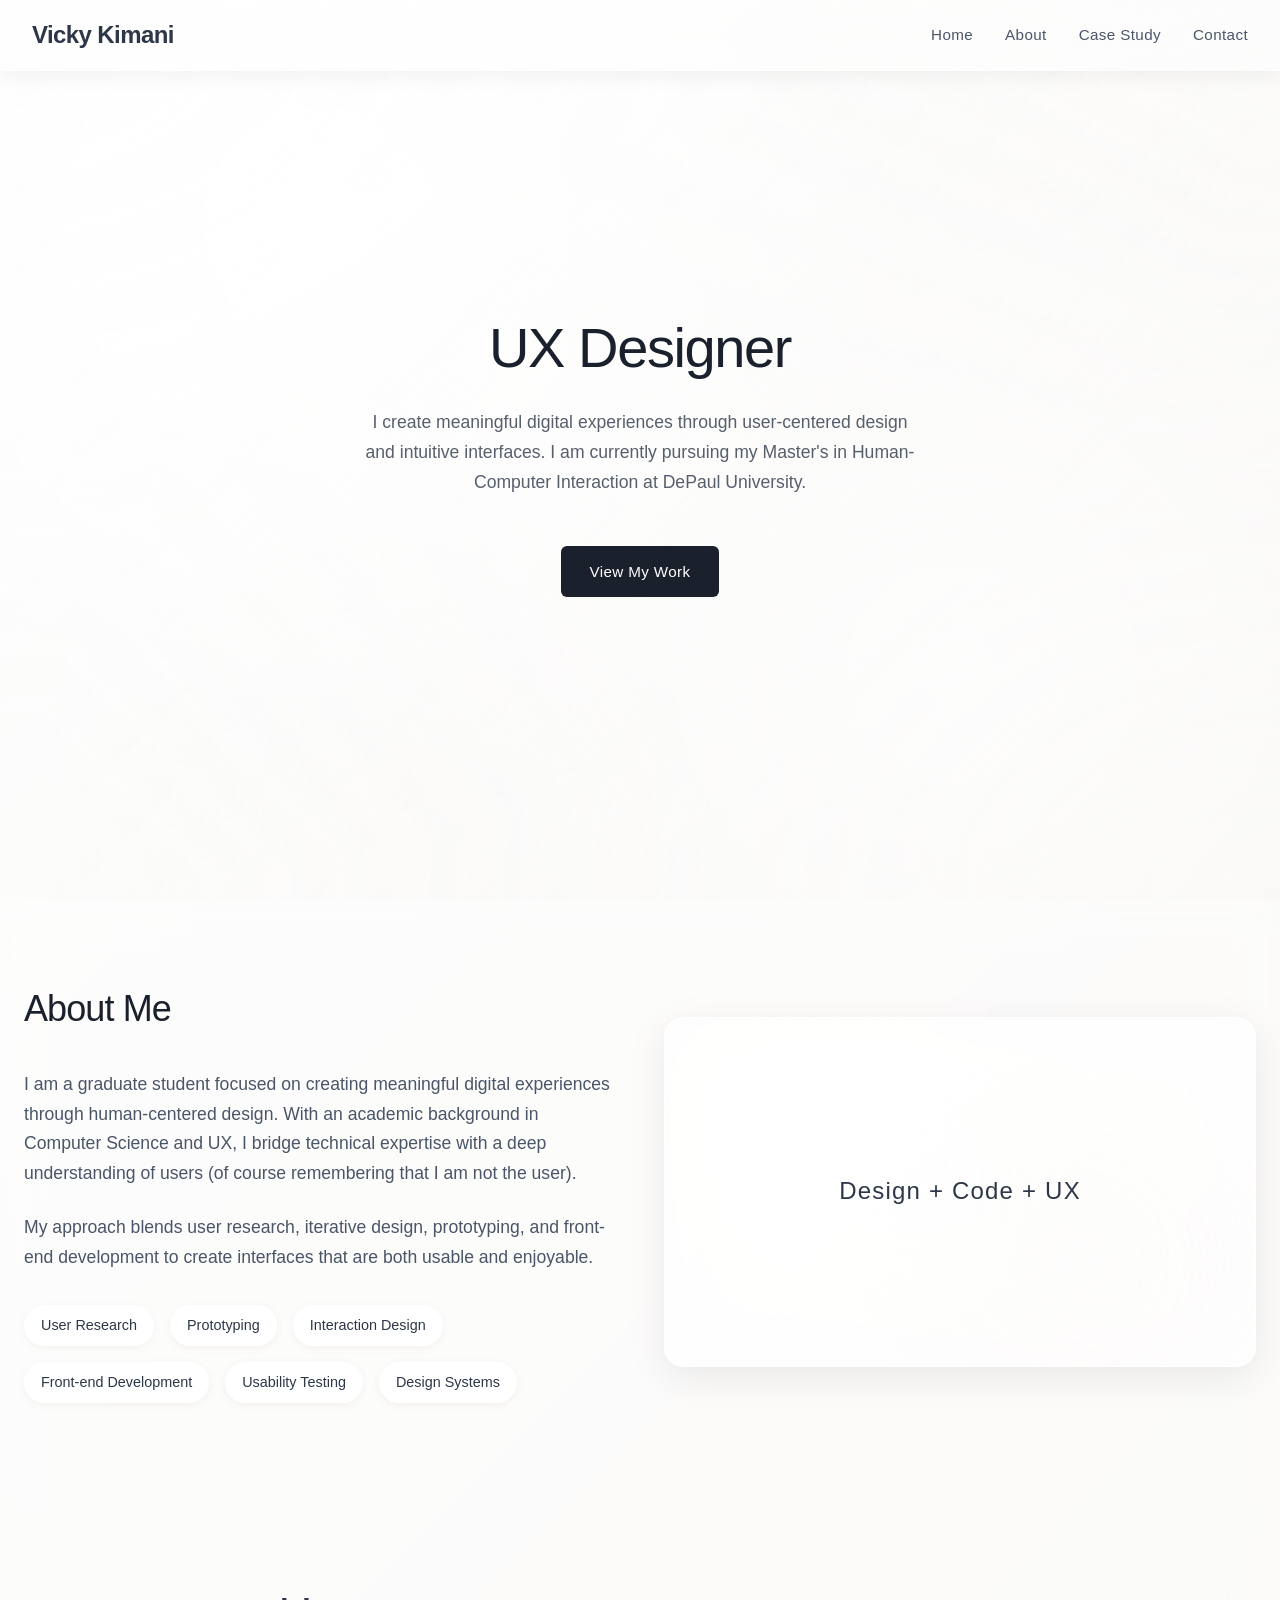
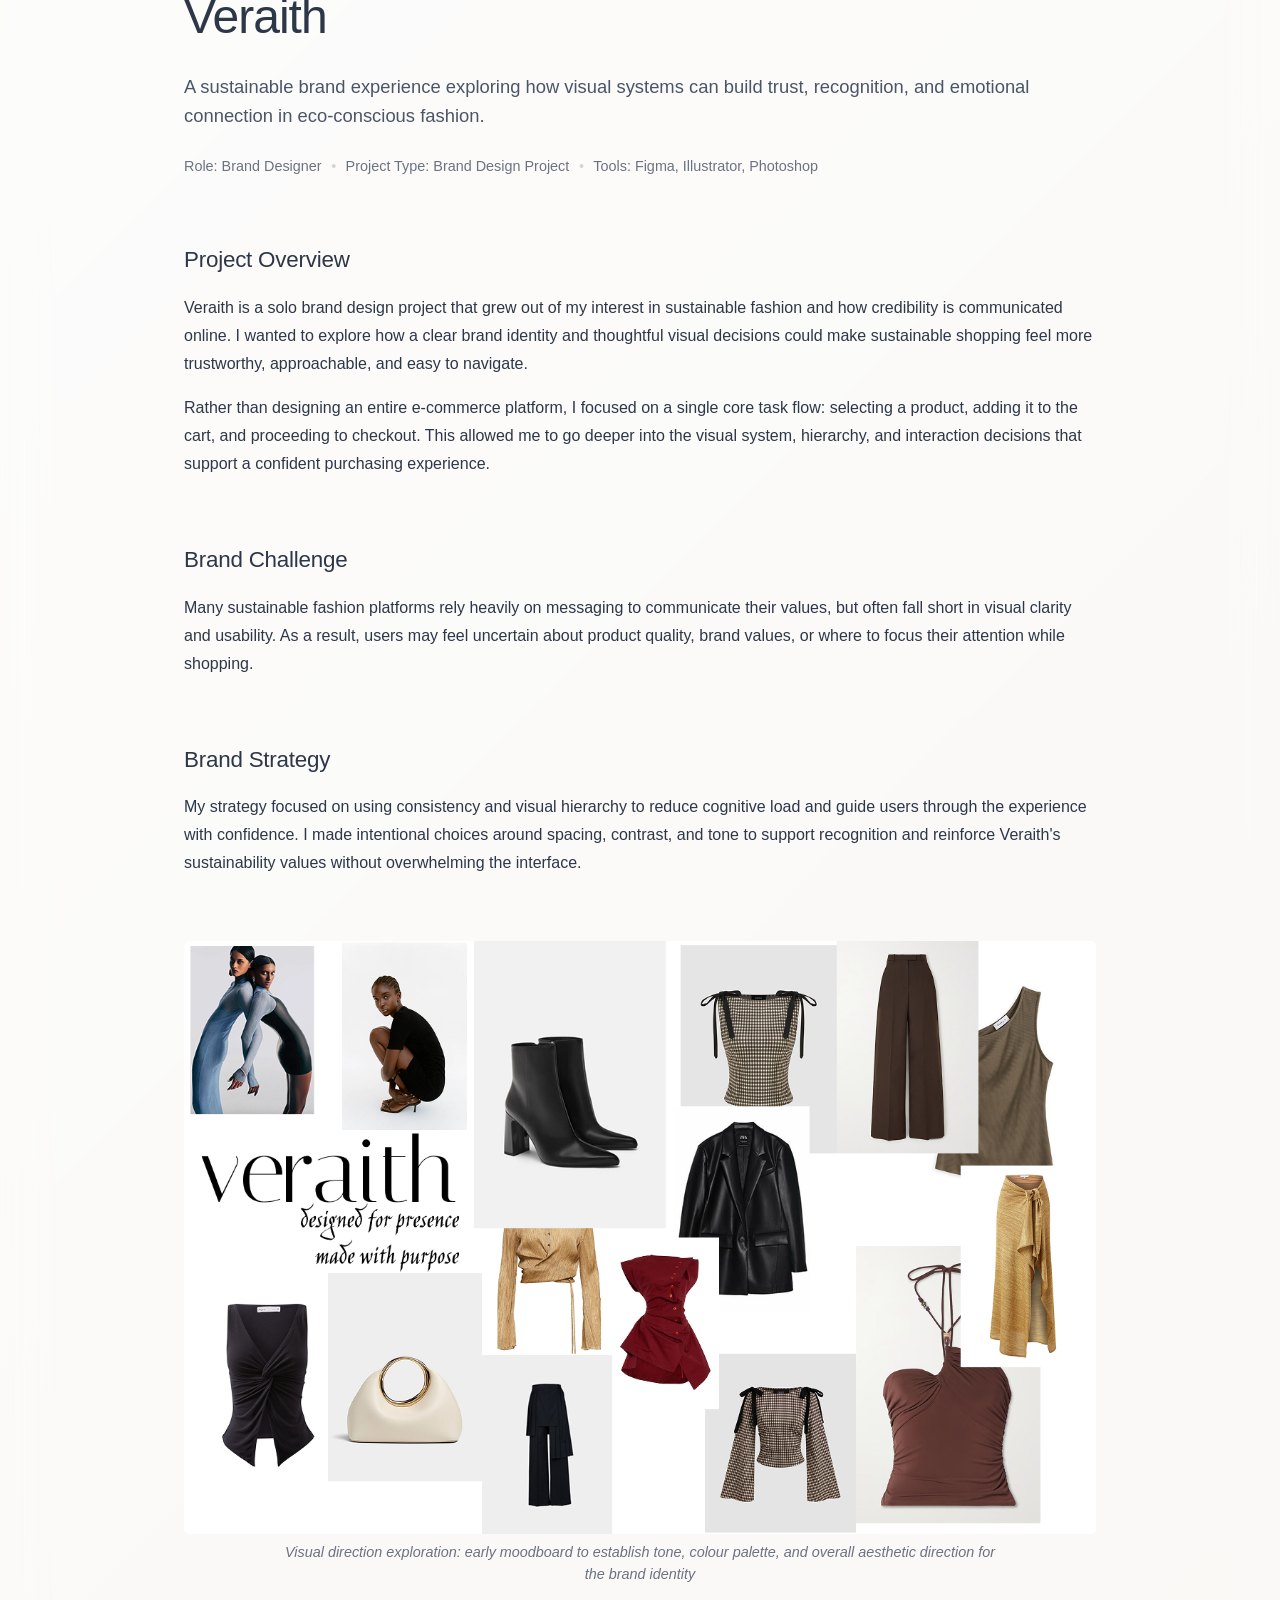
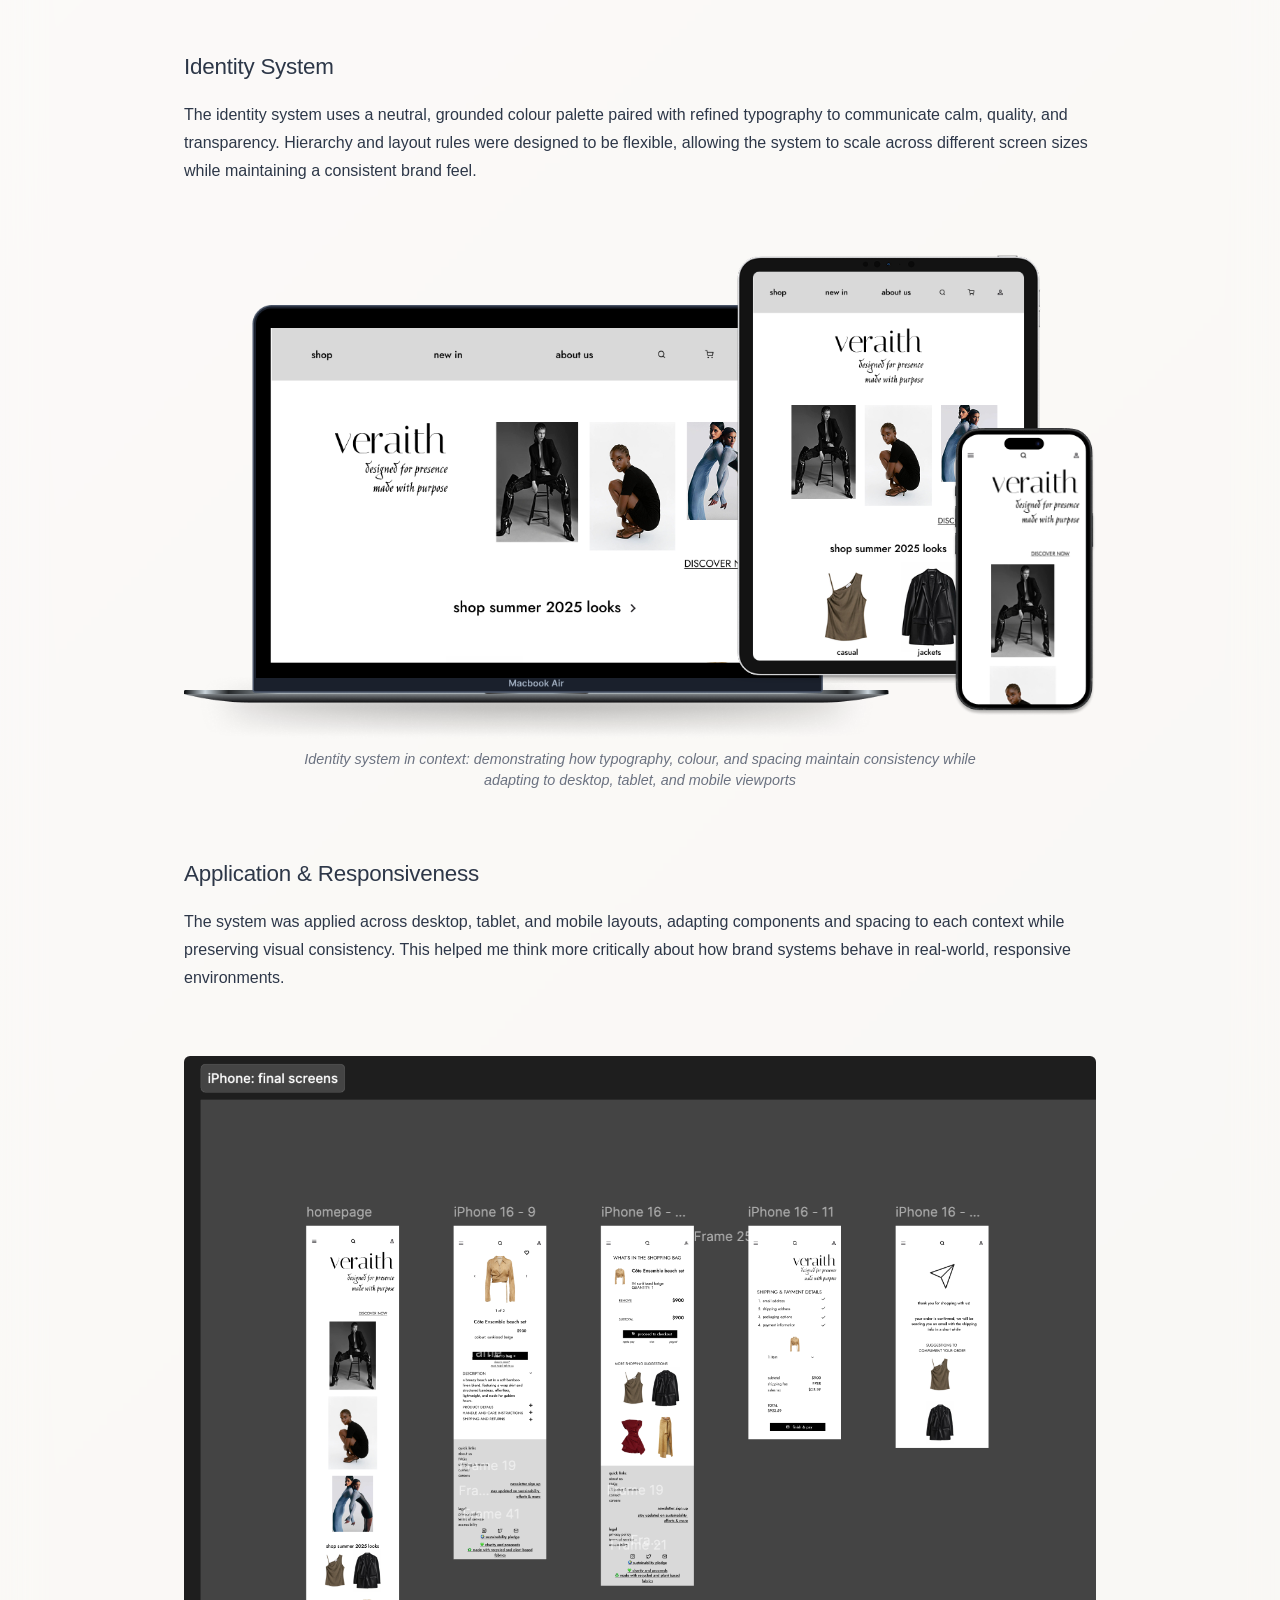
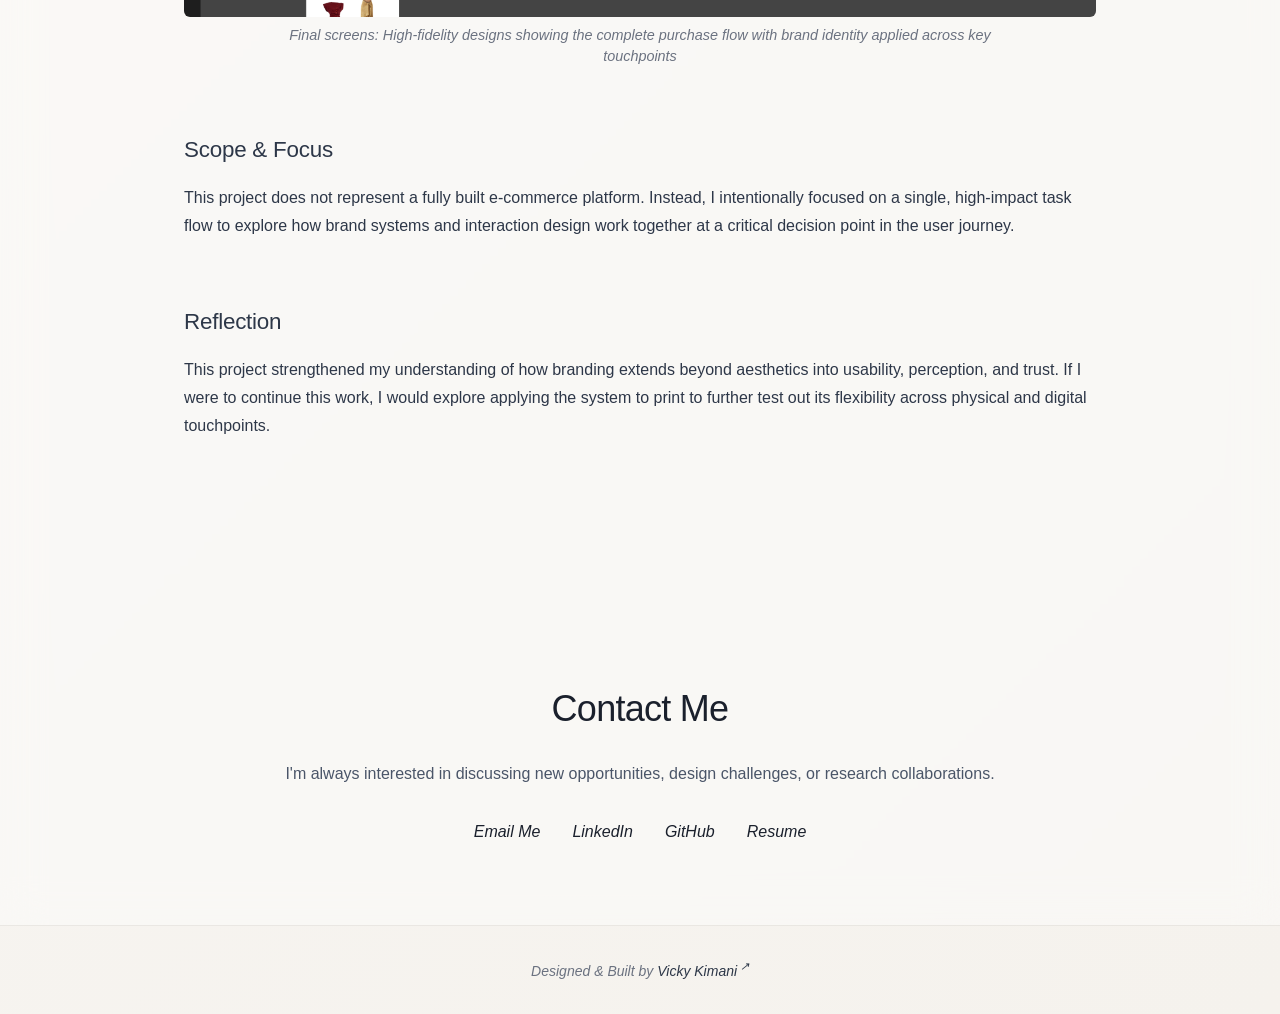
==== index.html @ ff44eda4 "update 2: new resume link" ====
<!DOCTYPE html>
<html lang="en">

<head>
    <meta charset="UTF-8">
    <meta http-equiv="X-UA-Compatible" content="IE=edge">
    <meta name="viewport" content="width=device-width, initial-scale=1.0">
    <link rel="stylesheet" href="style.css">
    <link rel="apple-touch-icon" sizes="180x180" href="assets/favicon/apple-touch-icon.png">
    <link rel="icon" type="image/png" sizes="32x32" href="assets/favicon/favicon-32x32.png">
    <link rel="icon" type="image/png" sizes="16x16" href="assets/favicon/favicon-16x16.png">
    <link rel="manifest" href="/site.webmanifest">
    <title>Vicky Kimani - UX Designer</title>
</head>

<body>

    <div class="scroll-indicator"></div>

    <nav>
        <div class="container">
            <div class="logo">Vicky Kimani</div>

            <!-- hamburger icon -->
            <div class="hamburger" id="hamburger">
                <span></span>
                <span></span>
                <span></span>
            </div>

            <ul class="nav-links">
                <li><a href="#home">Home</a></li>
                <li><a href="#about">About</a></li>
                <li><a href="#case-study">Case Study</a></li>
                <li><a href="#contact">Contact</a></li>
            </ul>
        </div>
    </nav>

    <!-- <div class="menu-overlay" id="menuOverlay"></div> -->

    <section id="home" class="hero">
        <div class="hero-content">
            <h1>UX Designer</h1>
            <p>I create meaningful digital experiences through user-centered design and intuitive interfaces. I am currently pursuing my Master's in Human-Computer Interaction at DePaul University.</p>
            <a href="#case-study" class="cta-button">View My Work</a>
        </div>
    </section>

    <div class="main-content">
        <section id="about" class="about">
            <div class="container">
                <div class="about-grid">
                    <div class="about-text">
                        <h2>About Me</h2>
                        <p>I am a graduate student focused on creating meaningful digital experiences through human-centered design. With an academic background in Computer Science and UX, I bridge technical expertise with a deep understanding of users (of
                            course remembering that I am not the user).</p>
                        <p>My approach blends user research, iterative design, prototyping, and front-end development to create interfaces that are both usable and enjoyable.</p>
                        <div class="skills">
                            <span class="skill-tag">User Research</span>
                            <span class="skill-tag">Prototyping</span>
                            <span class="skill-tag">Interaction Design</span>
                            <span class="skill-tag">Front-end Development</span>
                            <span class="skill-tag">Usability Testing</span>
                            <span class="skill-tag">Design Systems</span>
                        </div>
                    </div>
                    <div class="about-visual">
                        <div class="about-visual-content">
                            Design + Code + UX
                        </div>
                    </div>
                </div>
            </div>
        </section>

        <section id="case-study" class="case-study">
            <div class="container">

                <!-- case study header -->
                <header class="case-header">
                    <h2>Veraith</h2>
                    <p class="case-subtitle">
                        A sustainable brand experience exploring how visual systems can build trust, recognition, and emotional connection in eco-conscious fashion.
                    </p>

                    <div class="case-meta">
                        <span>Role: Brand Designer</span>
                        <span>Project Type: Brand Design Project</span>
                        <span>Tools: Figma, Illustrator, Photoshop</span>
                    </div>
                </header>

                <!-- Intro -->
                <section class="case-section">
                    <h3>Project Overview</h3>
                    <p>
                        Veraith is a solo brand design project that grew out of my interest in sustainable fashion and how credibility is communicated online. I wanted to explore how a clear brand identity and thoughtful visual decisions could make sustainable shopping feel
                        more trustworthy, approachable, and easy to navigate.
                    </p>
                    <p>
                        Rather than designing an entire e-commerce platform, I focused on a single core task flow: selecting a product, adding it to the cart, and proceeding to checkout. This allowed me to go deeper into the visual system, hierarchy, and interaction decisions
                        that support a confident purchasing experience.
                    </p>
                </section>

                <!-- brand challenge -->
                <section class="case-section">
                    <h3>Brand Challenge</h3>
                    <p>
                        Many sustainable fashion platforms rely heavily on messaging to communicate their values, but often fall short in visual clarity and usability. As a result, users may feel uncertain about product quality, brand values, or where to focus their attention
                        while shopping.
                    </p>
                </section>

                <!-- strategy -->
                <section class="case-section">
                    <h3>Brand Strategy</h3>
                    <p>
                        My strategy focused on using consistency and visual hierarchy to reduce cognitive load and guide users through the experience with confidence. I made intentional choices around spacing, contrast, and tone to support recognition and reinforce Veraith's
                        sustainability values without overwhelming the interface.
                    </p>
                </section>

                <div class="case-placeholder">
                    <img src="img/homepage.png" alt="Visual direction (moodboard)">
                    <p class="placeholder-label">
                        Visual direction exploration: early moodboard to establish tone, colour palette, and overall aesthetic direction for the brand identity
                    </p>
                </div>

                <!-- identity system -->
                <section class="case-section">
                    <h3>Identity System</h3>
                    <p>
                        The identity system uses a neutral, grounded colour palette paired with refined typography to communicate calm, quality, and transparency. Hierarchy and layout rules were designed to be flexible, allowing the system to scale across different screen sizes
                        while maintaining a consistent brand feel.
                    </p>
                </section>
                <div class="case-placeholder">
                    <img src="img/mockups.png" alt="Veraith identity system applied across Mac, iPad, and mobile screens">
                    <p class="placeholder-label">
                        Identity system in context: demonstrating how typography, colour, and spacing maintain consistency while adapting to desktop, tablet, and mobile viewports
                    </p>
                </div>

                <!-- application -->
                <section class="case-section">
                    <h3>Application & Responsiveness</h3>
                    <p>
                        The system was applied across desktop, tablet, and mobile layouts, adapting components and spacing to each context while preserving visual consistency. This helped me think more critically about how brand systems behave in real-world, responsive environments.
                    </p>
                </section>

                <div class="case-placeholder">
                    <img src="img/mobile-wireframes.png" alt="Mobile wireframes designs">
                    <p class="placeholder-label">
                        Final screens: High-fidelity designs showing the complete purchase flow with brand identity applied across key touchpoints
                    </p>
                </div>

                <section class="case-section">
                    <h3>Scope & Focus</h3>
                    <p>
                        This project does not represent a fully built e-commerce platform. Instead, I intentionally focused on a single, high-impact task flow to explore how brand systems and interaction design work together at a critical decision point in the user journey.
                    </p>
                </section>

                <!-- reflection -->
                <section class="case-section">
                    <h3>Reflection</h3>
                    <p>
                        This project strengthened my understanding of how branding extends beyond aesthetics into usability, perception, and trust. If I were to continue this work, I would explore applying the system to print to further test out its flexibility across physical
                        and digital touchpoints.
                    </p>
                </section>

                <!-- <h2>Featured Projects</h2>
                <div class="project-grid">
                    <div class="project-card" data-figma-url="https://www.figma.com/proto/2r1hrgbXBjJ1IUpVNjtyoy/HCI-440-group-project-3---interaction-design?node-id=144-855&p=f&t=B65hLwPlAh7ON9Yx-1&scaling=scale-down&content-scaling=fixed&page-id=88%3A2621&starting-point-node-id=144%3A855">
                        <div class="project-image">
                            
                            <img src="img/preppal2.jpeg" alt="PrepPal App">
                            <div class="tap-badge">Tap to interact</div>
                        </div>
                        <div class="project-content">
                            <h3>PrepPal - Meal Planning App</h3>
                            <p>PrepPal is a mobile app designed to simplify weekly meal planning and grocery shopping. The project addressed the frustration many users face with disorganized meal prep and forgotten ingredients. Through user interviews and
                                iterative prototyping, we designed a personalized experience that helps users plan meals based on their dietary preferences and auto-generates grocery lists.</p>
                            <div class="project-tags">
                                <span class="project-tag">User Interviews</span>
                                <span class="project-tag">Wireframing & Prototyping</span>
                                <span class="project-tag">Mobile UX Design</span>
                                <span class="project-tag">Team Project</span>
                            </div>
                        </div>
                    </div>

                    <div class="project-card" data-figma-url="https://www.figma.com/proto/k0eLJjmSVJmGdylhLpwMgu/HCI-430--group-assignment-2?node-id=297-3845&p=f&t=awv5VZiJEmrGJkDt-1&scaling=scale-down&content-scaling=fixed&page-id=297%3A1685&starting-point-node-id=297%3A3845">
                        <div class="project-image">
                            
                            <img src="img/smart_fridge 2.png" alt="SmartFridge App">
                            <div class="tap-badge">Tap to interact</div>
                        </div>
                        <div class="project-content">
                            <h3>SmartFridge App</h3>
                            <p>This is a smart home interface designed for both a fridge touch screen and a companion mobile app. The system helps users track food inventory and reduce waste by syncing data between the fridge and their phone. Users can view
                                what's inside the fridge remotely and get recipe suggestions based on available ingredients. The project focused on designing intuitive, responsive interfaces for two connected platforms.</p>
                            <div class="project-tags">
                                <span class="project-tag">Interaction Design</span>
                                <span class="project-tag">High-Fidelity Prototyping</span>
                                <span class="project-tag">Cross-Platform UX</span>
                                <span class="project-tag">Team Project</span>
                            </div>
                        </div>
                    </div>

                    <div class="project-card" data-figma-url="https://www.figma.com/proto/PNWFqek1zKtnLXqot50zID/HCI-430--A2---A6?node-id=63-1655&starting-point-node-id=63%3A1655&t=25TeFytDK7yQA60o-1">
                        <div class="project-image">
                            
                            <img src="img/mockup_page.png" alt="Sustainable Shopping Platform">
                            <div class="tap-badge">Tap to interact</div>
                        </div>
                        <div class="project-content">
                            <h3>Veraith: A Sustainable Shopping Experience</h3>
                            <p>Veraith is a solo project focused on creating a sustainable shopping experience for eco-conscious clothing. I developed a cohesive brand identity and visual system that communicates trust, quality, and sustainability across
                                all digital touchpoints. The platform balances clean, intuitive layouts with thoughtful brand expression, ensuring accessibility and consistency across desktop, tablet, and mobile. This project allowed me to explore how
                                design choices: colour, typography, hierarchy, and tone, can influence perception, recognition, and emotional connection, while delivering a seamless clothing shopping experience.</p>
                            <div class="project-tags">
                                <span class="project-tag">Brand Identity</span>
                                <span class="project-tag">Responsive Design</span>
                                <span class="project-tag">Sustainable E-Commerce</span>
                                <span class="project-tag">Figma</span>
                                <span class="project-tag">Solo Project</span>
                            </div>
                        </div>
                    </div>
                </div> -->

            </div>
        </section>

        <!-- trying to push the resume again -->
        <section id="contact" class="contact">
            <div class="container">
                <h2>Contact Me</h2>
                <p>I'm always interested in discussing new opportunities, design challenges, or research collaborations.</p>
                <div class="contact-links">
                    <a href="mailto:victorianightingale70@gmail.com" target="_blank" rel="noopener noreferrer" class="contact-link">Email Me</a>
                    <a href="https://www.linkedin.com/in/vicky-kimani-171202207/" target="_blank" rel="noopener noreferrer" class="contact-link">LinkedIn</a>
                    <a href="https://github.com/vickykimani" target="_blank" rel="noopener noreferrer" class="contact-link">GitHub</a>
                    <a href="assets/Vicky_Kimani_Resume_260305.pdf" target="_blank" rel="noopener noreferrer" class="contact-link">Resume</a>
                </div>
            </div>
        </section>

    </div>

    <footer class="site-credit">
        <p>Designed & Built by <a href="https://github.com/vickykimani" target="_blank">Vicky Kimani</a></p>
    </footer>

    <script src="script.js"></script>

</body>

</html>
---- style.css ----
* {
    margin: 0;
    padding: 0;
    box-sizing: border-box;
}

body {
    font-family: 'Inter', -apple-system, BlinkMacSystemFont, 'Segoe UI', Roboto, Oxygen, Ubuntu, Cantarell, 'Open Sans', 'Helvetica Neue', sans-serif;
    line-height: 1.6;
    color: #2d3748;
    background: linear-gradient(135deg, #fefefe 0%, #f8f6f3 50%, #f5f2ed 100%);
    min-height: 100vh;
    position: relative;
}

body::before {
    content: '';
    position: fixed;
    top: 0;
    left: 0;
    right: 0;
    bottom: 0;
    background: radial-gradient(circle at 25% 25%, rgba(255, 255, 255, 0.8) 0%, transparent 50%), radial-gradient(circle at 75% 75%, rgba(255, 255, 255, 0.6) 0%, transparent 50%), linear-gradient(135deg, rgba(255, 255, 255, 0.1) 0%, transparent 100%);
    pointer-events: none;
    z-index: 1;
}

.container {
    max-width: 1400px;
    margin: 0 auto;
    padding: 0 2rem;
}


/* navigation */

nav {
    position: fixed;
    top: 0;
    width: 100%;
    background: rgba(255, 255, 255, 0.4);
    backdrop-filter: blur(40px);
    -webkit-backdrop-filter: blur(40px);
    border-bottom: 1px solid rgba(255, 255, 255, 0.3);
    z-index: 1000;
    transition: all 0.3s ease;
}

nav .container {
    display: flex;
    justify-content: space-between;
    align-items: center;
    padding: 1rem 2rem;
}

.logo {
    font-weight: 600;
    font-size: 1.5rem;
    color: #2d3748;
    letter-spacing: -0.025em;
}


/* hamburger icon */

.hamburger {
    display: none;
    flex-direction: column;
    justify-content: space-between;
    width: 25px;
    height: 18px;
    cursor: pointer;
}

.hamburger span {
    display: block;
    height: 3px;
    background-color: #2d3748;
    border-radius: 2px;
    transition: all 0.3s ease;
}

.nav-links {
    display: flex;
    list-style: none;
    gap: 2rem;
}

.nav-links a {
    text-decoration: none;
    color: #4a5568;
    font-weight: 500;
    font-size: 0.95rem;
    transition: color 0.3s ease;
    position: relative;
    letter-spacing: 0.025em;
}

.nav-links a:hover {
    color: #2d3748;
}

.nav-links a::after {
    content: '';
    position: absolute;
    width: 0;
    height: 1px;
    bottom: -5px;
    left: 0;
    background: #2d3748;
    transition: width 0.3s ease;
}

.nav-links a:hover::after {
    width: 100%;
}


/* hero section */

.hero {
    min-height: 100vh;
    display: flex;
    align-items: center;
    justify-content: center;
    text-align: center;
    color: #2d3748;
    position: relative;
    overflow: hidden;
}

.hero::before {
    content: '';
    position: absolute;
    top: 0;
    left: 0;
    right: 0;
    bottom: 0;
    background: radial-gradient(ellipse at top left, rgba(255, 255, 255, 0.3) 0%, transparent 70%), radial-gradient(ellipse at bottom right, rgba(248, 246, 243, 0.4) 0%, transparent 70%);
    opacity: 0.8;
}

.hero-content {
    position: relative;
    z-index: 2;
    animation: fadeInUp 1s ease-out;
}

.hero h1 {
    font-size: clamp(2.5rem, 5vw, 4rem);
    font-weight: 300;
    margin-bottom: 1rem;
    text-shadow: none;
    letter-spacing: -0.025em;
    color: #1a202c;
}

.hero p {
    font-size: 1.1rem;
    margin-bottom: 3rem;
    opacity: 0.8;
    max-width: 600px;
    margin-left: auto;
    margin-right: auto;
    font-weight: 400;
    line-height: 1.7;
}

.cta-button {
    display: inline-block;
    padding: 0.85rem 1.8rem;
    background-color: #1a202c;
    color: #ffffff;
    text-decoration: none;
    border-radius: 6px;
    font-weight: 500;
    font-size: 0.95rem;
    /* backdrop-filter: blur(20px); */
    border: none;
    transition: background-color 0.3s ease, transform 0.2s ease;
    letter-spacing: 0.025em;
}

.cta-button:hover {
    background-color: #2d3748;
    transform: translateY(-2px);
    /* box-shadow: 0 8px 30px rgba(0, 0, 0, 0.12); */
}


/* main content */

.main-content {
    background: rgba(255, 255, 255, 0.4);
    backdrop-filter: blur(20px);
    position: relative;
    z-index: 1;
}


/* about section */

.about {
    padding: 5rem 0;
    background: transparent;
}

.about-grid {
    display: grid;
    grid-template-columns: 1fr 1fr;
    gap: 4rem;
    align-items: center;
}

.about-text h2 {
    font-size: 2.5rem;
    font-weight: 300;
    margin-bottom: 2rem;
    color: #1a202c;
    letter-spacing: -0.025em;
}

.about-text p {
    font-size: 1.1rem;
    color: #4a5568;
    margin-bottom: 1.5rem;
    line-height: 1.7;
}

.skills {
    display: flex;
    flex-wrap: wrap;
    gap: 1rem;
    margin-top: 2rem;
}

.skill-tag {
    padding: 0.5rem 1rem;
    background: rgba(255, 255, 255, 0.8);
    color: #2d3748;
    border-radius: 25px;
    font-size: 0.9rem;
    font-weight: 500;
    backdrop-filter: blur(10px);
    border: 1px solid rgba(255, 255, 255, 0.6);
    box-shadow: 0 2px 10px rgba(0, 0, 0, 0.05);
}

.about-visual {
    position: relative;
    height: 400px;
    background: rgba(255, 255, 255, 0.6);
    backdrop-filter: blur(30px);
    border-radius: 20px;
    display: flex;
    align-items: center;
    justify-content: center;
    overflow: hidden;
    border: 1px solid rgba(255, 255, 255, 0.8);
    box-shadow: 0 10px 40px rgba(0, 0, 0, 0.08);
}

.about-visual::before {
    content: '';
    position: absolute;
    top: 0;
    left: 0;
    right: 0;
    bottom: 0;
    background: radial-gradient(circle at 30% 30%, rgba(255, 255, 255, 0.6) 0%, transparent 50%), radial-gradient(circle at 70% 70%, rgba(248, 246, 243, 0.4) 0%, transparent 50%);
    opacity: 0.7;
}

.about-visual-content {
    position: relative;
    z-index: 2;
    color: #2d3748;
    text-align: center;
    font-size: 1.5rem;
    font-weight: 300;
    letter-spacing: 0.05em;
}

.case-study {
    padding: 6rem 0;
}

.case-section {
    margin-bottom: 4rem;
}

.case-study .container {
    max-width: 960px;
    margin: 0 auto;
    padding: 0 1.5rem;
}

.case-section h3 {
    font-size: 1.4rem;
    font-weight: 500;
    margin-bottom: 1rem;
    letter-spacing: -0.01em;
}

.case-section p {
    font-size: 1rem;
    line-height: 1.75;
    color: #2d3748;
    max-width: 960px;
}

.case-section p,
.case-subtitle {
    margin-left: auto;
    margin-right: auto;
}

.case-section p+p {
    margin-top: 1rem;
}

.case-header {
    margin-bottom: 4rem;
}

.case-header h2 {
    font-size: 3rem;
    font-weight: 500;
    margin-bottom: 1rem;
    letter-spacing: -0.02em;
}

.case-subtitle {
    font-size: 1.15rem;
    color: #4a5568;
    max-width: 960px;
    line-height: 1.6;
}

.case-meta {
    display: flex;
    flex-wrap: wrap;
    gap: 1.5rem;
    font-size: 0.9rem;
    color: #6b7280;
    margin-top: 1.5rem;
}

.case-meta span {
    position: relative;
}

.case-meta span::before {
    content: "•";
    position: absolute;
    left: -0.9rem;
    color: #d1d5db;
}

.case-meta span:first-child::before {
    content: "";
}

.case-figure {
    margin: 3rem 0 4rem;
}

.case-figure img {
    max-width: 100%;
    height: auto;
    border-radius: 14px;
    box-shadow: 0 8px 30px rgba(0, 0, 0, 0.08);
}

.case-figure figcaption {
    margin-top: 0.75rem;
    font-size: 0.9rem;
    color: #6b7280;
    font-style: normal;
    max-width: 640px;
    margin-left: auto;
    margin-right: auto;
}

.case-placeholder {
    text-align: center;
    margin: 4rem 0;
}

.case-placeholder img {
    width: 100%;
    max-width: 960px;
    height: auto;
    border-radius: 6px;
    display: block;
    margin: 0 auto;
    box-shadow: none;
    transition: none;
}


/* .case-placeholder img:hover {
    transform: translateY(-5px);
    box-shadow: 0 15px 45px rgba(0, 0, 0, 0.12);
} */

.placeholder-label {
    font-size: 0.9rem;
    color: #6b7280;
    font-style: italic;
    margin-top: 0.5rem;
    max-width: 720px;
    margin-left: auto;
    margin-right: auto;
    line-height: 1.5;
}


/* projects section */


/* .projects {
    padding: 5rem 0;
}

.projects h2 {
    text-align: center;
    font-size: 2.5rem;
    font-weight: 300;
    margin-bottom: 3rem;
    color: #1a202c;
    letter-spacing: -0.025em;
}

.project-grid {
    display: grid;
    grid-template-columns: repeat(auto-fit, minmax(350px, 1fr));
    gap: 2rem;
}

.project-card {
    position: relative;
    background: rgba(255, 255, 255, 0.7);
    backdrop-filter: blur(20px);
    border-radius: 20px;
    overflow: hidden;
    box-shadow: 0 10px 40px rgba(0, 0, 0, 0.08);
    transition: transform 0.3s ease;
    cursor: pointer;
    border: 1px solid rgba(255, 255, 255, 0.6);
}

.project-card:hover {
    transform: translateY(-2px);
    box-shadow: 0 20px 60px rgba(0, 0, 0, 0.12);
    background: rgba(255, 255, 255, 0.85);
}

.custom-tooltip {
    position: fixed;
    background: #2d3748;
    color: white;
    padding: 8px 12px;
    border-radius: 6px;
    font-size: 12px;
    font-weight: 500;
    white-space: nowrap;
    pointer-events: none;
    z-index: 1000;
    opacity: 0;
    transition: opacity 0.15s ease;
    box-shadow: 0 4px 12px rgba(0, 0, 0, 0.3);
    transform: translateZ(0);
}

.custom-tooltip::after {
    content: '';
    position: absolute;
    top: 100%;
    left: 50%;
    transform: translateX(-50%);
    border: 5px solid transparent;
    border-top-color: #000;
}

.custom-tooltip.show {
    opacity: 1;
}

.project-image {
    height: 200px;
    overflow: hidden;
    display: flex;
    align-items: center;
    justify-content: center;
    background: linear-gradient(135deg, rgba(255, 255, 255, 0.8), rgba(248, 246, 243, 0.6));
}

.project-image img {
    width: 100%;
    height: 100%;
    object-fit: cover;
    object-position: center;
}

.project-content {
    padding: 2rem;
}

.project-content h3 {
    font-size: 1.5rem;
    font-weight: 500;
    margin-bottom: 1rem;
    color: #1a202c;
    letter-spacing: -0.025em;
}

.project-content p {
    color: #4a5568;
    margin-bottom: 1.5rem;
    line-height: 1.7;
}

.project-tags {
    display: flex;
    flex-wrap: wrap;
    gap: 0.5rem;
}

.project-tag {
    padding: 0.25rem 0.75rem;
    background: rgba(255, 255, 255, 0.8);
    color: #2d3748;
    border-radius: 15px;
    font-size: 0.8rem;
    font-weight: 500;
    backdrop-filter: blur(5px);
    border: 1px solid rgba(255, 255, 255, 0.6);
}

.tap-badge {
    position: absolute;
    top: 0;
    right: 12px;
    background: rgba(0, 0, 0, 0.85);
    color: white;
    font-size: 0.75rem;
    font-weight: 500;
    padding: 8px 12px 12px 12px;
    backdrop-filter: blur(10px);
    z-index: 10;
    transition: opacity 0.2s ease;
    
    clip-path: polygon(0 0, 100% 0, 100% 100%, 50% 85%, 0 100%);
    border-radius: 4px 4px 0 0;
    display: none;
}

@media (hover: none) and (pointer: coarse) {
    .tap-badge {
        display: block;
    }
} */


/* contact section */

.contact {
    padding: 5rem 0;
    background: transparent;
    /* backdrop-filter: blur(10px); */
    color: #1a202c;
    text-align: center;
}

.contact h2 {
    font-size: 2.5rem;
    font-weight: 400;
    margin-bottom: 1.5rem;
    letter-spacing: -0.02em;
}

.contact p {
    font-size: 1rem;
    margin-bottom: 2rem;
    /* opacity: 0.8; */
    line-height: 1.6;
    color: #4a5568;
}

.contact-links {
    display: flex;
    justify-content: center;
    gap: 2rem;
    flex-wrap: wrap;
}

.contact-link {
    font-style: italic;
    text-decoration: none;
    font-weight: 400;
    color: #1a202c;
    font-size: 1rem;
    transition: all 0.2s ease;
    border-bottom: 1px solid transparent;
}

.contact-link:hover {
    color: #2d3748;
    border-bottom: 1px solid #2d3748;
    transform: translateY(-1px);
}


/* site credit footer */

.site-credit {
    padding: 2rem 1rem;
    text-align: center;
    font-size: 0.875rem;
    color: #6b7280;
    font-style: italic;
    border-top: 1px solid rgba(0, 0, 0, 0.05);
    background: transparent;
}

.site-credit a {
    color: #2d3748;
    text-decoration: none;
    font-style: italic;
    font-weight: 400;
    position: relative;
    transition: color 0.3s ease;
}

.site-credit a::after {
    content: '↗';
    font-size: 0.8em;
    margin-left: 0.25em;
    vertical-align: super;
}

.site-credit a:hover {
    color: #1a202c;
    text-decoration: underline;
}


/* animations */

@keyframes fadeInUp {
    from {
        opacity: 0;
        transform: translateY(30px);
    }
    to {
        opacity: 1;
        transform: translateY(0);
    }
}

@keyframes slidePattern {
    0% {
        transform: translateX(-50px);
    }
    100% {
        transform: translateX(50px)
    }
}


/* responsive breakpoints */


/* large desktop (1440px and above) */

@media (min-width: 1440px) {
    .container {
        max-width: 1600px;
        padding: 0 3rem;
    }
    .hero h1 {
        font-size: 4.5rem;
    }
    .hero p {
        font-size: 1.25rem;
        max-width: 700px;
    }
    .about-grid {
        gap: 6rem;
    }
    .about-text h2 {
        font-size: 3rem;
    }
    .about-text p {
        font-size: 1.2rem;
    }
    .about-visual {
        height: 500px;
    }
    .projects h2 {
        font-size: 3rem;
    }
    .project-grid {
        grid-template-columns: repeat(auto-fit, minmax(400px, 1fr));
    }
    .contact h2 {
        font-size: 3rem;
    }
    .contact p {
        font-size: 1.25rem;
    }
}


/* desktop/laptop (1024px to 1439px) */

@media (min-width: 1024px) and (max-width: 1439px) {
    .container {
        max-width: 1400px;
        padding: 0 1.5rem;
    }
    .hero h1 {
        font-size: 3.5rem;
    }
    .hero p {
        font-size: 1.1rem;
        max-width: 550px;
    }
    .about-grid {
        gap: 3rem;
    }
    .about-text h2 {
        font-size: 2.25rem;
    }
    .about-visual {
        height: 350px;
    }
    .projects h2 {
        font-size: 2.25rem;
    }
    .project-grid {
        grid-template-columns: repeat(auto-fit, minmax(320px 1fr));
        gap: 2rem;
    }
    .contact h2 {
        font-size: 2.25rem;
    }
}


/* tablet (768px to 1023px) */

@media (min-width: 768px) and (max-width: 1023px) {
    .container {
        padding: 0 1.5rem;
    }
    nav .container {
        padding: 1rem 1.5rem;
    }
    .hamburger {
        display: flex;
        z-index: 1001;
    }
    .hamburger.open span:nth-child(1) {
        transform: rotate(45deg) translate(5px, 5px);
    }
    .hamburger.open span:nth-child(2) {
        opacity: 0;
    }
    .hamburger.open span:nth-child(3) {
        transform: rotate(-45deg) translate(7px, -6px);
    }
    .nav-links {
        display: none;
        position: fixed;
        top: 0;
        right: 0;
        width: 60%;
        max-width: 350px;
        height: 100vh;
        background: rgba(255, 255, 255, 0.98);
        backdrop-filter: blur(20px);
        -webkit-backdrop-filter: blur(20px);
        flex-direction: column;
        align-items: flex-start;
        padding: 5rem 2rem 2rem 2rem;
        gap: 1.5rem;
        z-index: 1000;
        transform: translateX(100%);
        transition: transform 0.3s ease;
    }
    .nav-links.active {
        display: flex;
        transform: translateX(0);
    }
    .nav-links a {
        font-size: 0.9rem;
    }
    .hero {
        padding: 0 1rem;
    }
    .hero h1 {
        font-size: 2.8rem;
    }
    .hero p {
        font-size: 1rem;
        max-width: 500px;
        margin-bottom: 2.5rem;
    }
    .cta-button {
        padding: 0.875rem 1.75rem;
        font-size: 0.9rem;
    }
    .about {
        padding: 4rem 0;
    }
    .about-grid {
        grid-template-columns: 1fr;
        gap: 3rem;
        text-align: center;
    }
    .about-text h2 {
        font-size: 2rem;
    }
    .about-text p {
        font-size: 1rem;
    }
    .about-visual {
        height: 350px;
        max-width: none;
        width: 100%;
        margin: 0 auto;
    }
    .skills {
        justify-content: center;
    }
    .projects {
        padding: 4rem 0;
    }
    .projects h2 {
        font-size: 2rem;
    }
    .project-grid {
        grid-template-columns: repeat(auto-fit, minmax(300px, 1fr));
        gap: 1.5rem;
    }
    .project-content {
        padding: 1.5rem;
    }
    .project-content h3 {
        font-size: 1.3rem;
    }
    .contact {
        padding: 4rem 0;
    }
    .contact h2 {
        font-size: 2rem;
    }
    .contact p {
        font-size: 1rem;
    }
    .contact-links {
        gap: 1.5rem;
    }
}


/* mobile (767px and below) */

@media (max-width: 767px) {
    .container {
        padding: 0 1rem;
    }
    nav .container {
        padding: 0.875rem 1rem;
    }
    .logo {
        font-size: 1.25rem;
    }
    .nav-links {
        display: none;
        position: fixed;
        top: 0;
        right: 0;
        width: 70%;
        max-width: 300px;
        height: 100vh;
        background: rgba(255, 255, 255, 0.98);
        backdrop-filter: blur(20px);
        -webkit-backdrop-filter: blur(20px);
        flex-direction: column;
        align-items: flex-start;
        padding: 5rem 2rem 2rem 2rem;
        gap: 1.5rem;
        z-index: 1000;
        transform: translateX(100%);
        transition: transform 0.3s ease;
    }
    .nav-links.active {
        display: flex;
        transform: translateX(0);
    }
    .hamburger {
        display: flex;
        z-index: 1001;
    }
    .hamburger.open span:nth-child(1) {
        transform: rotate(45deg) translate(5px, 5px);
    }
    .hamburger.open span:nth-child(2) {
        opacity: 0;
    }
    .hamburger.open span:nth-child(3) {
        transform: rotate(-45deg) translate(7px, -6px);
    }
    .hero {
        padding: 0 1rem;
        min-height: 90vh;
    }
    .hero h1 {
        font-size: 2.2rem;
        margin-bottom: 1.5rem;
    }
    .hero p {
        font-size: 0.95rem;
        max-width: 100%;
        margin-bottom: 2rem;
        padding: 0 1rem;
    }
    .cta-button {
        padding: 0.75rem 1.5rem;
        font-size: 0.85rem;
    }
    .about {
        padding: 3rem 0;
    }
    .about-grid {
        grid-template-columns: 1fr;
        gap: 2rem;
        text-align: center;
    }
    .about-text h2 {
        font-size: 1.8rem;
        margin-bottom: 1.5rem;
    }
    .about-text p {
        font-size: 0.95rem;
        margin-bottom: 1rem;
    }
    .about-visual-content {
        font-size: 1.2rem;
    }
    .skills {
        justify-content: center;
        gap: 0.75rem;
    }
    .skill-tag {
        padding: 0.4rem 0.8rem;
        font-size: 0.8rem;
    }
    /* case study — mobile refinements */
    .case-study {
        padding: 4rem 0;
    }
    .case-header {
        margin-bottom: 3rem;
    }
    .case-header h2 {
        font-size: 2rem;
        line-height: 1.2;
    }
    .case-subtitle {
        font-size: 1rem;
        line-height: 1.6;
        max-width: 100%;
    }
    .case-section {
        margin-bottom: 3rem;
    }
    .case-header h2 {
        font-size: 2rem;
    }
    .case-section h3 {
        font-size: 1.25rem;
    }
    .case-section p {
        font-size: 0.95rem;
        line-height: 1.7;
    }
    .case-meta {
        gap: 1rem;
        line-height: 1.6;
    }
    .case-figure {
        margin: 2.5rem 0 3rem;
    }
    .case-figure img {
        border-radius: 12px;
    }
    .case-figure figcaption {
        font-size: 0.85rem;
        line-height: 1.5;
    }
    /* .projects {
        padding: 3rem 0;
    }
    .projects h2 {
        font-size: 1.8rem;
        margin-bottom: 2rem;
    }
    .project-grid {
        grid-template-columns: 1fr;
        gap: 1.5rem;
    }
    .project-card {
        border-radius: 15px;
    }
    .project-image {
        height: 150px;
        font-size: 1rem;
    }
    .project-content {
        padding: 1.5rem;
    }
    .project-content h3 {
        font-size: 1.2rem;
        margin-bottom: 0.75rem;
    }
    .project-content p {
        font-size: 0.9rem;
        margin-bottom: 1rem;
    }
    .project-tags {
        gap: 0.4rem;
    }
    .project-tag {
        padding: 0.2rem 0.6rem;
        font-size: 0.75rem;
    } */
    .contact {
        padding: 3rem 0;
    }
    .contact h2 {
        font-size: 1.8rem;
        margin-bottom: 1.5rem;
    }
    .contact p {
        font-size: 0.95rem;
        margin-bottom: 1.5rem;
        padding: 0 1rem;
    }
    .contact-links {
        flex-direction: column;
        align-items: center;
        gap: 1rem;
    }
    .contact-link {
        padding: 0.75rem 1.5rem;
        font-size: 0.9rem;
        width: 100%;
        max-width: 250px;
        text-align: center;
    }
}


/* additional mobile adjustments for very small screens */

@media (max-width: 480px) {
    .hero h1 {
        font-size: 1.8rem
    }
    .hero p {
        font-size: 0.9rem;
        padding: 0 0.5rem;
    }
    .about-text h2,
    .projects h2,
    .contact h2 {
        font-size: 1.6rem;
    }
    .about-visual {
        height: 200px;
    }
    .project-grid {
        grid-template-columns: 1fr;
        gap: 1rem;
    }
    .project-content {
        padding: 1rem;
    }
    .contact-link {
        max-width: 200px;
    }
    .case-header h2 {
        font-size: 1.75rem;
    }
    .case-section h3 {
        font-size: 1.15rem;
    }
    .case-section p {
        font-size: 0.9rem;
    }
}


/* @media (max-width: 768px) {
    .nav-links {
        display: none;
    }
    .about-grid {
        grid-template-columns: 1fr;
    }
    .project-grid {
        grid-template-columns: 1fr;
    }
    .contact-links {
        flex-direction: column;
        align-items: center;
    }
} */


/* scroll indicator */

.scroll-indicator {
    position: fixed;
    top: 0;
    left: 0;
    width: 100%;
    height: 2px;
    background: linear-gradient(90deg, #2d3748, #4a5568);
    transform-origin: left;
    transform: scaleX(0);
    z-index: 1001;
    transition: transform 0.1s ease-out;
}
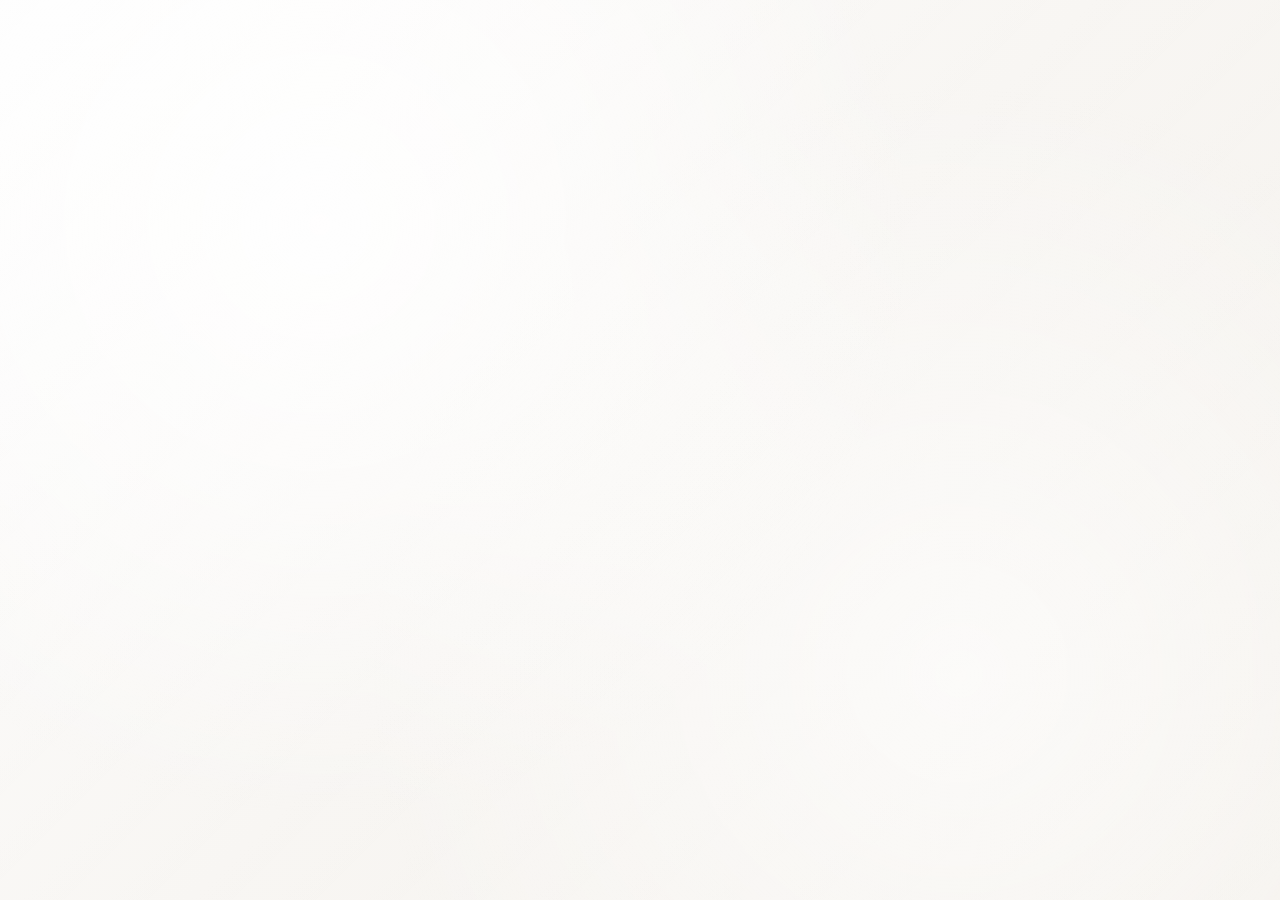
==== commit a76fc1fd: "new: coming soon page, base html code" ====
--- a/index.html
+++ b/index.html
@@ -5,263 +5,24 @@
     <meta charset="UTF-8">
     <meta http-equiv="X-UA-Compatible" content="IE=edge">
     <meta name="viewport" content="width=device-width, initial-scale=1.0">
+
+    <!-- bootstrap css -->
+    <link href="https://cdn.jsdelivr.net/npm/bootstrap@5.3.9/dist/css/bootstrap.min.css" rel="stylesheet">
+
+    <!-- css -->
     <link rel="stylesheet" href="style.css">
+
+    <!-- favicon -->
     <link rel="apple-touch-icon" sizes="180x180" href="assets/favicon/apple-touch-icon.png">
     <link rel="icon" type="image/png" sizes="32x32" href="assets/favicon/favicon-32x32.png">
     <link rel="icon" type="image/png" sizes="16x16" href="assets/favicon/favicon-16x16.png">
+
     <link rel="manifest" href="/site.webmanifest">
-    <title>Vicky Kimani - UX Designer</title>
+    <title>Coming Soon | Vicky Kimani</title>
 </head>
 
 <body>
-
-    <div class="scroll-indicator"></div>
-
-    <nav>
-        <div class="container">
-            <div class="logo">Vicky Kimani</div>
-
-            <!-- hamburger icon -->
-            <div class="hamburger" id="hamburger">
-                <span></span>
-                <span></span>
-                <span></span>
-            </div>
-
-            <ul class="nav-links">
-                <li><a href="#home">Home</a></li>
-                <li><a href="#about">About</a></li>
-                <li><a href="#case-study">Case Study</a></li>
-                <li><a href="#contact">Contact</a></li>
-            </ul>
-        </div>
-    </nav>
-
-    <!-- <div class="menu-overlay" id="menuOverlay"></div> -->
-
-    <section id="home" class="hero">
-        <div class="hero-content">
-            <h1>UX Designer</h1>
-            <p>I create meaningful digital experiences through user-centered design and intuitive interfaces. I am currently pursuing my Master's in Human-Computer Interaction at DePaul University.</p>
-            <a href="#case-study" class="cta-button">View My Work</a>
-        </div>
-    </section>
-
-    <div class="main-content">
-        <section id="about" class="about">
-            <div class="container">
-                <div class="about-grid">
-                    <div class="about-text">
-                        <h2>About Me</h2>
-                        <p>I am a graduate student focused on creating meaningful digital experiences through human-centered design. With an academic background in Computer Science and UX, I bridge technical expertise with a deep understanding of users (of
-                            course remembering that I am not the user).</p>
-                        <p>My approach blends user research, iterative design, prototyping, and front-end development to create interfaces that are both usable and enjoyable.</p>
-                        <div class="skills">
-                            <span class="skill-tag">User Research</span>
-                            <span class="skill-tag">Prototyping</span>
-                            <span class="skill-tag">Interaction Design</span>
-                            <span class="skill-tag">Front-end Development</span>
-                            <span class="skill-tag">Usability Testing</span>
-                            <span class="skill-tag">Design Systems</span>
-                        </div>
-                    </div>
-                    <div class="about-visual">
-                        <div class="about-visual-content">
-                            Design + Code + UX
-                        </div>
-                    </div>
-                </div>
-            </div>
-        </section>
-
-        <section id="case-study" class="case-study">
-            <div class="container">
-
-                <!-- case study header -->
-                <header class="case-header">
-                    <h2>Veraith</h2>
-                    <p class="case-subtitle">
-                        A sustainable brand experience exploring how visual systems can build trust, recognition, and emotional connection in eco-conscious fashion.
-                    </p>
-
-                    <div class="case-meta">
-                        <span>Role: Brand Designer</span>
-                        <span>Project Type: Brand Design Project</span>
-                        <span>Tools: Figma, Illustrator, Photoshop</span>
-                    </div>
-                </header>
-
-                <!-- Intro -->
-                <section class="case-section">
-                    <h3>Project Overview</h3>
-                    <p>
-                        Veraith is a solo brand design project that grew out of my interest in sustainable fashion and how credibility is communicated online. I wanted to explore how a clear brand identity and thoughtful visual decisions could make sustainable shopping feel
-                        more trustworthy, approachable, and easy to navigate.
-                    </p>
-                    <p>
-                        Rather than designing an entire e-commerce platform, I focused on a single core task flow: selecting a product, adding it to the cart, and proceeding to checkout. This allowed me to go deeper into the visual system, hierarchy, and interaction decisions
-                        that support a confident purchasing experience.
-                    </p>
-                </section>
-
-                <!-- brand challenge -->
-                <section class="case-section">
-                    <h3>Brand Challenge</h3>
-                    <p>
-                        Many sustainable fashion platforms rely heavily on messaging to communicate their values, but often fall short in visual clarity and usability. As a result, users may feel uncertain about product quality, brand values, or where to focus their attention
-                        while shopping.
-                    </p>
-                </section>
-
-                <!-- strategy -->
-                <section class="case-section">
-                    <h3>Brand Strategy</h3>
-                    <p>
-                        My strategy focused on using consistency and visual hierarchy to reduce cognitive load and guide users through the experience with confidence. I made intentional choices around spacing, contrast, and tone to support recognition and reinforce Veraith's
-                        sustainability values without overwhelming the interface.
-                    </p>
-                </section>
-
-                <div class="case-placeholder">
-                    <img src="img/homepage.png" alt="Visual direction (moodboard)">
-                    <p class="placeholder-label">
-                        Visual direction exploration: early moodboard to establish tone, colour palette, and overall aesthetic direction for the brand identity
-                    </p>
-                </div>
-
-                <!-- identity system -->
-                <section class="case-section">
-                    <h3>Identity System</h3>
-                    <p>
-                        The identity system uses a neutral, grounded colour palette paired with refined typography to communicate calm, quality, and transparency. Hierarchy and layout rules were designed to be flexible, allowing the system to scale across different screen sizes
-                        while maintaining a consistent brand feel.
-                    </p>
-                </section>
-                <div class="case-placeholder">
-                    <img src="img/mockups.png" alt="Veraith identity system applied across Mac, iPad, and mobile screens">
-                    <p class="placeholder-label">
-                        Identity system in context: demonstrating how typography, colour, and spacing maintain consistency while adapting to desktop, tablet, and mobile viewports
-                    </p>
-                </div>
-
-                <!-- application -->
-                <section class="case-section">
-                    <h3>Application & Responsiveness</h3>
-                    <p>
-                        The system was applied across desktop, tablet, and mobile layouts, adapting components and spacing to each context while preserving visual consistency. This helped me think more critically about how brand systems behave in real-world, responsive environments.
-                    </p>
-                </section>
-
-                <div class="case-placeholder">
-                    <img src="img/mobile-wireframes.png" alt="Mobile wireframes designs">
-                    <p class="placeholder-label">
-                        Final screens: High-fidelity designs showing the complete purchase flow with brand identity applied across key touchpoints
-                    </p>
-                </div>
-
-                <section class="case-section">
-                    <h3>Scope & Focus</h3>
-                    <p>
-                        This project does not represent a fully built e-commerce platform. Instead, I intentionally focused on a single, high-impact task flow to explore how brand systems and interaction design work together at a critical decision point in the user journey.
-                    </p>
-                </section>
-
-                <!-- reflection -->
-                <section class="case-section">
-                    <h3>Reflection</h3>
-                    <p>
-                        This project strengthened my understanding of how branding extends beyond aesthetics into usability, perception, and trust. If I were to continue this work, I would explore applying the system to print to further test out its flexibility across physical
-                        and digital touchpoints.
-                    </p>
-                </section>
-
-                <!-- <h2>Featured Projects</h2>
-                <div class="project-grid">
-                    <div class="project-card" data-figma-url="https://www.figma.com/proto/2r1hrgbXBjJ1IUpVNjtyoy/HCI-440-group-project-3---interaction-design?node-id=144-855&p=f&t=B65hLwPlAh7ON9Yx-1&scaling=scale-down&content-scaling=fixed&page-id=88%3A2621&starting-point-node-id=144%3A855">
-                        <div class="project-image">
-                            
-                            <img src="img/preppal2.jpeg" alt="PrepPal App">
-                            <div class="tap-badge">Tap to interact</div>
-                        </div>
-                        <div class="project-content">
-                            <h3>PrepPal - Meal Planning App</h3>
-                            <p>PrepPal is a mobile app designed to simplify weekly meal planning and grocery shopping. The project addressed the frustration many users face with disorganized meal prep and forgotten ingredients. Through user interviews and
-                                iterative prototyping, we designed a personalized experience that helps users plan meals based on their dietary preferences and auto-generates grocery lists.</p>
-                            <div class="project-tags">
-                                <span class="project-tag">User Interviews</span>
-                                <span class="project-tag">Wireframing & Prototyping</span>
-                                <span class="project-tag">Mobile UX Design</span>
-                                <span class="project-tag">Team Project</span>
-                            </div>
-                        </div>
-                    </div>
-
-                    <div class="project-card" data-figma-url="https://www.figma.com/proto/k0eLJjmSVJmGdylhLpwMgu/HCI-430--group-assignment-2?node-id=297-3845&p=f&t=awv5VZiJEmrGJkDt-1&scaling=scale-down&content-scaling=fixed&page-id=297%3A1685&starting-point-node-id=297%3A3845">
-                        <div class="project-image">
-                            
-                            <img src="img/smart_fridge 2.png" alt="SmartFridge App">
-                            <div class="tap-badge">Tap to interact</div>
-                        </div>
-                        <div class="project-content">
-                            <h3>SmartFridge App</h3>
-                            <p>This is a smart home interface designed for both a fridge touch screen and a companion mobile app. The system helps users track food inventory and reduce waste by syncing data between the fridge and their phone. Users can view
-                                what's inside the fridge remotely and get recipe suggestions based on available ingredients. The project focused on designing intuitive, responsive interfaces for two connected platforms.</p>
-                            <div class="project-tags">
-                                <span class="project-tag">Interaction Design</span>
-                                <span class="project-tag">High-Fidelity Prototyping</span>
-                                <span class="project-tag">Cross-Platform UX</span>
-                                <span class="project-tag">Team Project</span>
-                            </div>
-                        </div>
-                    </div>
-
-                    <div class="project-card" data-figma-url="https://www.figma.com/proto/PNWFqek1zKtnLXqot50zID/HCI-430--A2---A6?node-id=63-1655&starting-point-node-id=63%3A1655&t=25TeFytDK7yQA60o-1">
-                        <div class="project-image">
-                            
-                            <img src="img/mockup_page.png" alt="Sustainable Shopping Platform">
-                            <div class="tap-badge">Tap to interact</div>
-                        </div>
-                        <div class="project-content">
-                            <h3>Veraith: A Sustainable Shopping Experience</h3>
-                            <p>Veraith is a solo project focused on creating a sustainable shopping experience for eco-conscious clothing. I developed a cohesive brand identity and visual system that communicates trust, quality, and sustainability across
-                                all digital touchpoints. The platform balances clean, intuitive layouts with thoughtful brand expression, ensuring accessibility and consistency across desktop, tablet, and mobile. This project allowed me to explore how
-                                design choices: colour, typography, hierarchy, and tone, can influence perception, recognition, and emotional connection, while delivering a seamless clothing shopping experience.</p>
-                            <div class="project-tags">
-                                <span class="project-tag">Brand Identity</span>
-                                <span class="project-tag">Responsive Design</span>
-                                <span class="project-tag">Sustainable E-Commerce</span>
-                                <span class="project-tag">Figma</span>
-                                <span class="project-tag">Solo Project</span>
-                            </div>
-                        </div>
-                    </div>
-                </div> -->
-
-            </div>
-        </section>
-
-        <!-- trying to push the resume again -->
-        <section id="contact" class="contact">
-            <div class="container">
-                <h2>Contact Me</h2>
-                <p>I'm always interested in discussing new opportunities, design challenges, or research collaborations.</p>
-                <div class="contact-links">
-                    <a href="mailto:victorianightingale70@gmail.com" target="_blank" rel="noopener noreferrer" class="contact-link">Email Me</a>
-                    <a href="https://www.linkedin.com/in/vicky-kimani-171202207/" target="_blank" rel="noopener noreferrer" class="contact-link">LinkedIn</a>
-                    <a href="https://github.com/vickykimani" target="_blank" rel="noopener noreferrer" class="contact-link">GitHub</a>
-                    <a href="assets/Vicky_Kimani_Resume_260305.pdf" target="_blank" rel="noopener noreferrer" class="contact-link">Resume</a>
-                </div>
-            </div>
-        </section>
-
-    </div>
-
-    <footer class="site-credit">
-        <p>Designed & Built by <a href="https://github.com/vickykimani" target="_blank">Vicky Kimani</a></p>
-    </footer>
-
-    <script src="script.js"></script>
-
+    <main></main>
 </body>
 
 </html>
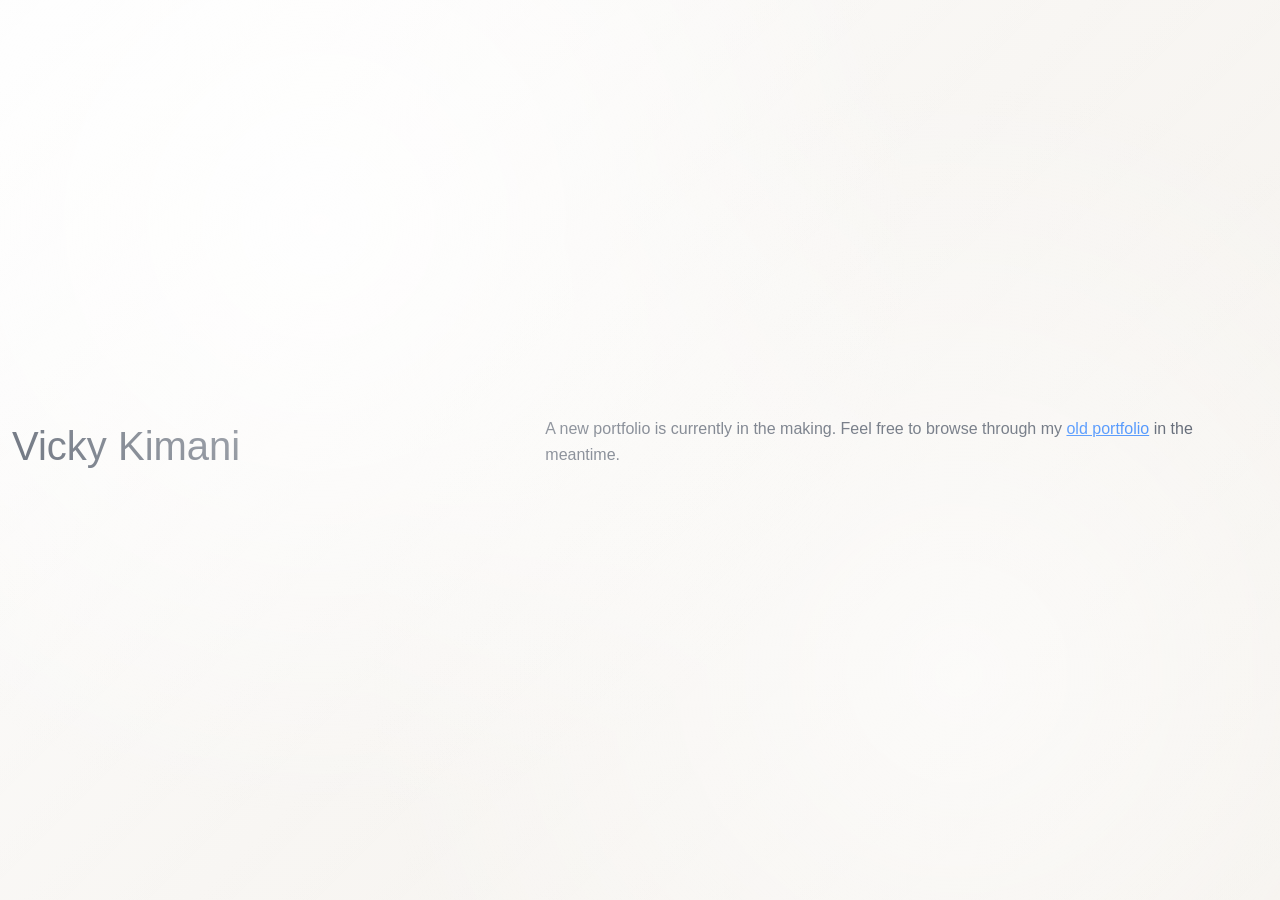
==== commit a45811da: "coming soon page: text" ====
--- a/index.html
+++ b/index.html
@@ -22,7 +22,29 @@
 </head>
 
 <body>
-    <main></main>
+    <main class="coming-soon-page container-fluid min-vh-100">
+        <div class="row min-vh-100 align-items-center">
+            <!-- name -->
+            <div class="col-12 col-md-5 brand-section">
+                <div class="name-wrapper">
+                    <h1 class="brand-name">
+                        <span>Vicky</span>
+                        <span class="surname">Kimani</span>
+                    </h1>
+
+                    <span class="brand-dot"></span>
+                </div>
+            </div>
+
+            <!-- announcement -->
+            <div class="col-12 col-md-7 announcement-section">
+                <p class="announcement-text">
+                    A new portfolio is currently in the making. Feel free to browse through my <a href="https://vickykimani.github.io/portfoliov2/" target="_blank" rel="noopener noreferrer">old portfolio</a> in the meantime.
+                </p>
+            </div>
+
+        </div>
+    </main>
 </body>
 
 </html>
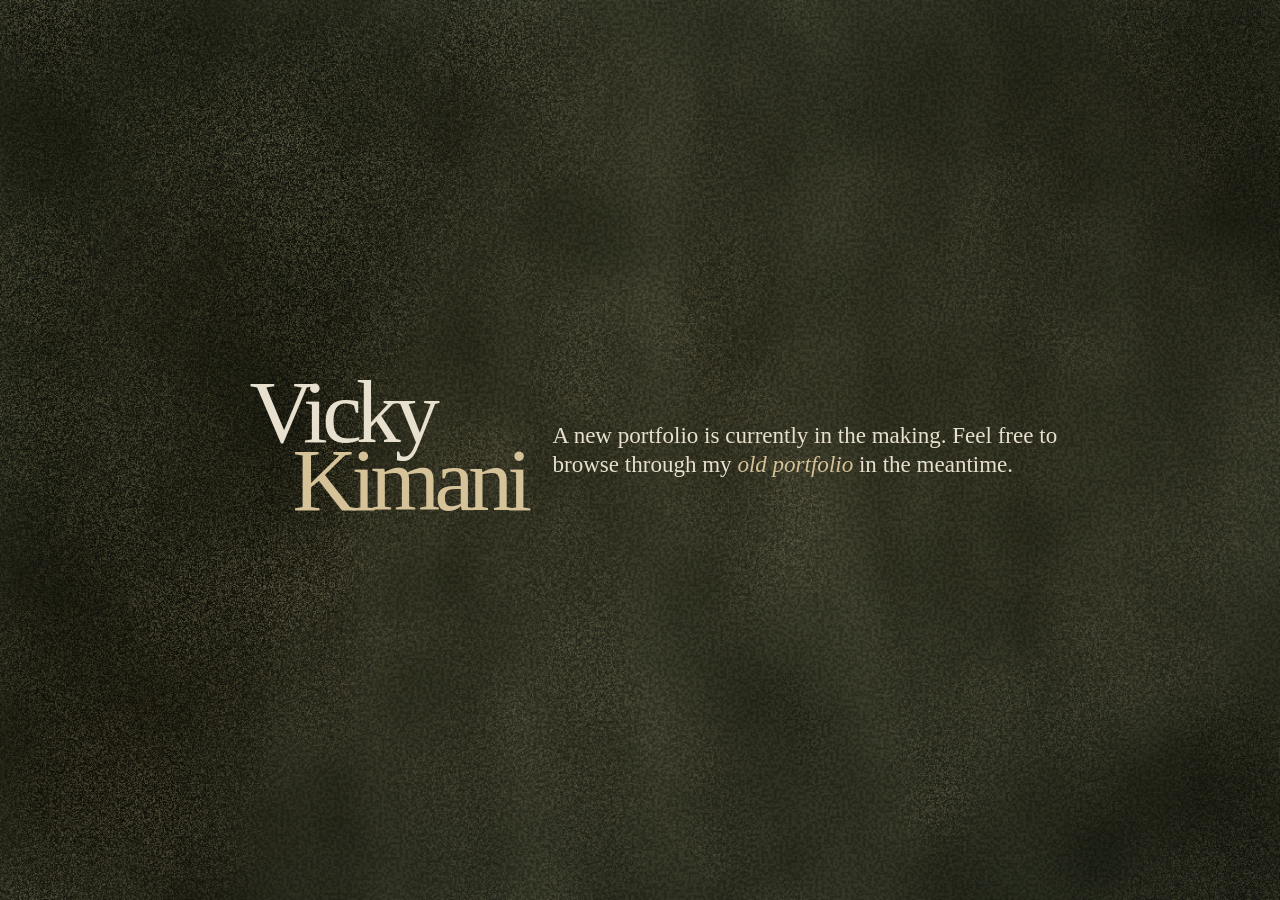
==== commit c12df40e: "bug fix: remove dot" ====
--- a/index.html
+++ b/index.html
@@ -11,6 +11,12 @@
 
     <!-- css -->
     <link rel="stylesheet" href="style.css">
+
+    <!-- google fonts: Playfair Display -->
+    <link rel="preconnect" href="https://fonts.googleapis.com">
+    <link rel="preconnect" href="https://fonts.gstatic.com" crossorigin>
+
+    <link href="https://fonts.googleapis.com/css2?family=Playfair+Display:ital,wght@0,400;0,500;1,400&display=swap" rel="stylesheet">
 
     <!-- favicon -->
     <link rel="apple-touch-icon" sizes="180x180" href="assets/favicon/apple-touch-icon.png">
@@ -32,7 +38,7 @@
                         <span class="surname">Kimani</span>
                     </h1>
 
-                    <span class="brand-dot"></span>
+                    <!-- <span class="brand-dot"></span> -->
                 </div>
             </div>
 
--- a/style.css
+++ b/style.css
@@ -5,1134 +5,102 @@
 }
 
 body {
-    font-family: 'Inter', -apple-system, BlinkMacSystemFont, 'Segoe UI', Roboto, Oxygen, Ubuntu, Cantarell, 'Open Sans', 'Helvetica Neue', sans-serif;
-    line-height: 1.6;
-    color: #2d3748;
-    background: linear-gradient(135deg, #fefefe 0%, #f8f6f3 50%, #f5f2ed 100%);
-    min-height: 100vh;
-    position: relative;
+    font-family: 'Playfair Display', serif;
+    color: #E8E0CF;
 }
 
-body::before {
-    content: '';
-    position: fixed;
-    top: 0;
-    left: 0;
-    right: 0;
-    bottom: 0;
-    background: radial-gradient(circle at 25% 25%, rgba(255, 255, 255, 0.8) 0%, transparent 50%), radial-gradient(circle at 75% 75%, rgba(255, 255, 255, 0.6) 0%, transparent 50%), linear-gradient(135deg, rgba(255, 255, 255, 0.1) 0%, transparent 100%);
-    pointer-events: none;
-    z-index: 1;
+.coming-soon-page {
+    position: relative;
+    overflow: hidden;
+    background-image: url(assets/background_img/portfolio\ background.png);
+    background-size: cover;
+    background-position: center;
+    background-repeat: no-repeat;
 }
 
-.container {
-    max-width: 1400px;
-    margin: 0 auto;
-    padding: 0 2rem;
+.brand-section {
+    padding-left: 19.5%;
+}
+
+.name-wrapper {
+    position: relative;
+    display: inline-block;
+}
+
+.brand-name {
+    font-family: 'Playfair Display', serif;
+    font-size: clamp(4rem, 7vw, 7rem);
+    font-size: 400;
+    line-height: 0.76;
+    letter-spacing: -0.065em;
+}
+
+.brand-name span {
+    display: block;
+}
+
+.brand-name .surname {
+    color: #D5C298;
+    margin-left: 0.48em;
 }
 
 
-/* navigation */
+/* .brand-dot {
+    position: absolute;
+    width: 11px;
+    height: 11px;
+    border-radius: 50%;
+    background-color: #D5C298;
+    top: 40%;
+    right: -30px;
+} */
 
-nav {
-    position: fixed;
-    top: 0;
-    width: 100%;
-    background: rgba(255, 255, 255, 0.4);
-    backdrop-filter: blur(40px);
-    -webkit-backdrop-filter: blur(40px);
-    border-bottom: 1px solid rgba(255, 255, 255, 0.3);
-    z-index: 1000;
-    transition: all 0.3s ease;
+.announcement-section {
+    padding-left: 1.5%;
+    padding-right: 10%;
 }
 
-nav .container {
-    display: flex;
-    justify-content: space-between;
-    align-items: center;
-    padding: 1rem 2rem;
+.announcement-text {
+    font-family: 'Playfair Display', serif;
+    max-width: 570px;
+    font-size: clamp(1rem, 1.8vw, 1.6rem);
+    font-weight: 400;
+    line-height: 1.28;
+    margin-bottom: 0;
+    color: #E8E0CF;
 }
 
-.logo {
-    font-weight: 600;
-    font-size: 1.5rem;
-    color: #2d3748;
-    letter-spacing: -0.025em;
+.announcement-text a {
+    color: #D5C298;
+    font-style: italic;
+    text-decoration: none;
+    transition: opacity 0.3s ease;
 }
 
-
-/* hamburger icon */
-
-.hamburger {
-    display: none;
-    flex-direction: column;
-    justify-content: space-between;
-    width: 25px;
-    height: 18px;
-    cursor: pointer;
+.announcement-text a:hover {
+    opacity: 0.65;
 }
 
-.hamburger span {
-    display: block;
-    height: 3px;
-    background-color: #2d3748;
-    border-radius: 2px;
-    transition: all 0.3s ease;
-}
-
-.nav-links {
-    display: flex;
-    list-style: none;
-    gap: 2rem;
-}
-
-.nav-links a {
-    text-decoration: none;
-    color: #4a5568;
-    font-weight: 500;
-    font-size: 0.95rem;
-    transition: color 0.3s ease;
-    position: relative;
-    letter-spacing: 0.025em;
-}
-
-.nav-links a:hover {
-    color: #2d3748;
-}
-
-.nav-links a::after {
-    content: '';
-    position: absolute;
-    width: 0;
-    height: 1px;
-    bottom: -5px;
-    left: 0;
-    background: #2d3748;
-    transition: width 0.3s ease;
-}
-
-.nav-links a:hover::after {
-    width: 100%;
-}
-
-
-/* hero section */
-
-.hero {
-    min-height: 100vh;
-    display: flex;
-    align-items: center;
-    justify-content: center;
-    text-align: center;
-    color: #2d3748;
-    position: relative;
-    overflow: hidden;
-}
-
-.hero::before {
-    content: '';
-    position: absolute;
-    top: 0;
-    left: 0;
-    right: 0;
-    bottom: 0;
-    background: radial-gradient(ellipse at top left, rgba(255, 255, 255, 0.3) 0%, transparent 70%), radial-gradient(ellipse at bottom right, rgba(248, 246, 243, 0.4) 0%, transparent 70%);
-    opacity: 0.8;
-}
-
-.hero-content {
-    position: relative;
-    z-index: 2;
-    animation: fadeInUp 1s ease-out;
-}
-
-.hero h1 {
-    font-size: clamp(2.5rem, 5vw, 4rem);
-    font-weight: 300;
-    margin-bottom: 1rem;
-    text-shadow: none;
-    letter-spacing: -0.025em;
-    color: #1a202c;
-}
-
-.hero p {
-    font-size: 1.1rem;
-    margin-bottom: 3rem;
-    opacity: 0.8;
-    max-width: 600px;
-    margin-left: auto;
-    margin-right: auto;
-    font-weight: 400;
-    line-height: 1.7;
-}
-
-.cta-button {
-    display: inline-block;
-    padding: 0.85rem 1.8rem;
-    background-color: #1a202c;
-    color: #ffffff;
-    text-decoration: none;
-    border-radius: 6px;
-    font-weight: 500;
-    font-size: 0.95rem;
-    /* backdrop-filter: blur(20px); */
-    border: none;
-    transition: background-color 0.3s ease, transform 0.2s ease;
-    letter-spacing: 0.025em;
-}
-
-.cta-button:hover {
-    background-color: #2d3748;
-    transform: translateY(-2px);
-    /* box-shadow: 0 8px 30px rgba(0, 0, 0, 0.12); */
-}
-
-
-/* main content */
-
-.main-content {
-    background: rgba(255, 255, 255, 0.4);
-    backdrop-filter: blur(20px);
-    position: relative;
-    z-index: 1;
-}
-
-
-/* about section */
-
-.about {
-    padding: 5rem 0;
-    background: transparent;
-}
-
-.about-grid {
-    display: grid;
-    grid-template-columns: 1fr 1fr;
-    gap: 4rem;
-    align-items: center;
-}
-
-.about-text h2 {
-    font-size: 2.5rem;
-    font-weight: 300;
-    margin-bottom: 2rem;
-    color: #1a202c;
-    letter-spacing: -0.025em;
-}
-
-.about-text p {
-    font-size: 1.1rem;
-    color: #4a5568;
-    margin-bottom: 1.5rem;
-    line-height: 1.7;
-}
-
-.skills {
-    display: flex;
-    flex-wrap: wrap;
-    gap: 1rem;
-    margin-top: 2rem;
-}
-
-.skill-tag {
-    padding: 0.5rem 1rem;
-    background: rgba(255, 255, 255, 0.8);
-    color: #2d3748;
-    border-radius: 25px;
-    font-size: 0.9rem;
-    font-weight: 500;
-    backdrop-filter: blur(10px);
-    border: 1px solid rgba(255, 255, 255, 0.6);
-    box-shadow: 0 2px 10px rgba(0, 0, 0, 0.05);
-}
-
-.about-visual {
-    position: relative;
-    height: 400px;
-    background: rgba(255, 255, 255, 0.6);
-    backdrop-filter: blur(30px);
-    border-radius: 20px;
-    display: flex;
-    align-items: center;
-    justify-content: center;
-    overflow: hidden;
-    border: 1px solid rgba(255, 255, 255, 0.8);
-    box-shadow: 0 10px 40px rgba(0, 0, 0, 0.08);
-}
-
-.about-visual::before {
-    content: '';
-    position: absolute;
-    top: 0;
-    left: 0;
-    right: 0;
-    bottom: 0;
-    background: radial-gradient(circle at 30% 30%, rgba(255, 255, 255, 0.6) 0%, transparent 50%), radial-gradient(circle at 70% 70%, rgba(248, 246, 243, 0.4) 0%, transparent 50%);
-    opacity: 0.7;
-}
-
-.about-visual-content {
-    position: relative;
-    z-index: 2;
-    color: #2d3748;
-    text-align: center;
-    font-size: 1.5rem;
-    font-weight: 300;
-    letter-spacing: 0.05em;
-}
-
-.case-study {
-    padding: 6rem 0;
-}
-
-.case-section {
-    margin-bottom: 4rem;
-}
-
-.case-study .container {
-    max-width: 960px;
-    margin: 0 auto;
-    padding: 0 1.5rem;
-}
-
-.case-section h3 {
-    font-size: 1.4rem;
-    font-weight: 500;
-    margin-bottom: 1rem;
-    letter-spacing: -0.01em;
-}
-
-.case-section p {
-    font-size: 1rem;
-    line-height: 1.75;
-    color: #2d3748;
-    max-width: 960px;
-}
-
-.case-section p,
-.case-subtitle {
-    margin-left: auto;
-    margin-right: auto;
-}
-
-.case-section p+p {
-    margin-top: 1rem;
-}
-
-.case-header {
-    margin-bottom: 4rem;
-}
-
-.case-header h2 {
-    font-size: 3rem;
-    font-weight: 500;
-    margin-bottom: 1rem;
-    letter-spacing: -0.02em;
-}
-
-.case-subtitle {
-    font-size: 1.15rem;
-    color: #4a5568;
-    max-width: 960px;
-    line-height: 1.6;
-}
-
-.case-meta {
-    display: flex;
-    flex-wrap: wrap;
-    gap: 1.5rem;
-    font-size: 0.9rem;
-    color: #6b7280;
-    margin-top: 1.5rem;
-}
-
-.case-meta span {
-    position: relative;
-}
-
-.case-meta span::before {
-    content: "•";
-    position: absolute;
-    left: -0.9rem;
-    color: #d1d5db;
-}
-
-.case-meta span:first-child::before {
-    content: "";
-}
-
-.case-figure {
-    margin: 3rem 0 4rem;
-}
-
-.case-figure img {
-    max-width: 100%;
-    height: auto;
-    border-radius: 14px;
-    box-shadow: 0 8px 30px rgba(0, 0, 0, 0.08);
-}
-
-.case-figure figcaption {
-    margin-top: 0.75rem;
-    font-size: 0.9rem;
-    color: #6b7280;
-    font-style: normal;
-    max-width: 640px;
-    margin-left: auto;
-    margin-right: auto;
-}
-
-.case-placeholder {
-    text-align: center;
-    margin: 4rem 0;
-}
-
-.case-placeholder img {
-    width: 100%;
-    max-width: 960px;
-    height: auto;
-    border-radius: 6px;
-    display: block;
-    margin: 0 auto;
-    box-shadow: none;
-    transition: none;
-}
-
-
-/* .case-placeholder img:hover {
-    transform: translateY(-5px);
-    box-shadow: 0 15px 45px rgba(0, 0, 0, 0.12);
-} */
-
-.placeholder-label {
-    font-size: 0.9rem;
-    color: #6b7280;
-    font-style: italic;
-    margin-top: 0.5rem;
-    max-width: 720px;
-    margin-left: auto;
-    margin-right: auto;
-    line-height: 1.5;
-}
-
-
-/* projects section */
-
-
-/* .projects {
-    padding: 5rem 0;
-}
-
-.projects h2 {
-    text-align: center;
-    font-size: 2.5rem;
-    font-weight: 300;
-    margin-bottom: 3rem;
-    color: #1a202c;
-    letter-spacing: -0.025em;
-}
-
-.project-grid {
-    display: grid;
-    grid-template-columns: repeat(auto-fit, minmax(350px, 1fr));
-    gap: 2rem;
-}
-
-.project-card {
-    position: relative;
-    background: rgba(255, 255, 255, 0.7);
-    backdrop-filter: blur(20px);
-    border-radius: 20px;
-    overflow: hidden;
-    box-shadow: 0 10px 40px rgba(0, 0, 0, 0.08);
-    transition: transform 0.3s ease;
-    cursor: pointer;
-    border: 1px solid rgba(255, 255, 255, 0.6);
-}
-
-.project-card:hover {
-    transform: translateY(-2px);
-    box-shadow: 0 20px 60px rgba(0, 0, 0, 0.12);
-    background: rgba(255, 255, 255, 0.85);
-}
-
-.custom-tooltip {
-    position: fixed;
-    background: #2d3748;
-    color: white;
-    padding: 8px 12px;
-    border-radius: 6px;
-    font-size: 12px;
-    font-weight: 500;
-    white-space: nowrap;
-    pointer-events: none;
-    z-index: 1000;
-    opacity: 0;
-    transition: opacity 0.15s ease;
-    box-shadow: 0 4px 12px rgba(0, 0, 0, 0.3);
-    transform: translateZ(0);
-}
-
-.custom-tooltip::after {
-    content: '';
-    position: absolute;
-    top: 100%;
-    left: 50%;
-    transform: translateX(-50%);
-    border: 5px solid transparent;
-    border-top-color: #000;
-}
-
-.custom-tooltip.show {
-    opacity: 1;
-}
-
-.project-image {
-    height: 200px;
-    overflow: hidden;
-    display: flex;
-    align-items: center;
-    justify-content: center;
-    background: linear-gradient(135deg, rgba(255, 255, 255, 0.8), rgba(248, 246, 243, 0.6));
-}
-
-.project-image img {
-    width: 100%;
-    height: 100%;
-    object-fit: cover;
-    object-position: center;
-}
-
-.project-content {
-    padding: 2rem;
-}
-
-.project-content h3 {
-    font-size: 1.5rem;
-    font-weight: 500;
-    margin-bottom: 1rem;
-    color: #1a202c;
-    letter-spacing: -0.025em;
-}
-
-.project-content p {
-    color: #4a5568;
-    margin-bottom: 1.5rem;
-    line-height: 1.7;
-}
-
-.project-tags {
-    display: flex;
-    flex-wrap: wrap;
-    gap: 0.5rem;
-}
-
-.project-tag {
-    padding: 0.25rem 0.75rem;
-    background: rgba(255, 255, 255, 0.8);
-    color: #2d3748;
-    border-radius: 15px;
-    font-size: 0.8rem;
-    font-weight: 500;
-    backdrop-filter: blur(5px);
-    border: 1px solid rgba(255, 255, 255, 0.6);
-}
-
-.tap-badge {
-    position: absolute;
-    top: 0;
-    right: 12px;
-    background: rgba(0, 0, 0, 0.85);
-    color: white;
-    font-size: 0.75rem;
-    font-weight: 500;
-    padding: 8px 12px 12px 12px;
-    backdrop-filter: blur(10px);
-    z-index: 10;
-    transition: opacity 0.2s ease;
-    
-    clip-path: polygon(0 0, 100% 0, 100% 100%, 50% 85%, 0 100%);
-    border-radius: 4px 4px 0 0;
-    display: none;
-}
-
-@media (hover: none) and (pointer: coarse) {
-    .tap-badge {
-        display: block;
+@media (max-width: 767px) {
+    .coming-soon-page {
+        padding: 0 8%;
     }
-} */
-
-
-/* contact section */
-
-.contact {
-    padding: 5rem 0;
-    background: transparent;
-    /* backdrop-filter: blur(10px); */
-    color: #1a202c;
-    text-align: center;
-}
-
-.contact h2 {
-    font-size: 2.5rem;
-    font-weight: 400;
-    margin-bottom: 1.5rem;
-    letter-spacing: -0.02em;
-}
-
-.contact p {
-    font-size: 1rem;
-    margin-bottom: 2rem;
-    /* opacity: 0.8; */
-    line-height: 1.6;
-    color: #4a5568;
-}
-
-.contact-links {
-    display: flex;
-    justify-content: center;
-    gap: 2rem;
-    flex-wrap: wrap;
-}
-
-.contact-link {
-    font-style: italic;
-    text-decoration: none;
-    font-weight: 400;
-    color: #1a202c;
-    font-size: 1rem;
-    transition: all 0.2s ease;
-    border-bottom: 1px solid transparent;
-}
-
-.contact-link:hover {
-    color: #2d3748;
-    border-bottom: 1px solid #2d3748;
-    transform: translateY(-1px);
-}
-
-
-/* site credit footer */
-
-.site-credit {
-    padding: 2rem 1rem;
-    text-align: center;
-    font-size: 0.875rem;
-    color: #6b7280;
-    font-style: italic;
-    border-top: 1px solid rgba(0, 0, 0, 0.05);
-    background: transparent;
-}
-
-.site-credit a {
-    color: #2d3748;
-    text-decoration: none;
-    font-style: italic;
-    font-weight: 400;
-    position: relative;
-    transition: color 0.3s ease;
-}
-
-.site-credit a::after {
-    content: '↗';
-    font-size: 0.8em;
-    margin-left: 0.25em;
-    vertical-align: super;
-}
-
-.site-credit a:hover {
-    color: #1a202c;
-    text-decoration: underline;
-}
-
-
-/* animations */
-
-@keyframes fadeInUp {
-    from {
-        opacity: 0;
-        transform: translateY(30px);
-    }
-    to {
-        opacity: 1;
-        transform: translateY(0);
-    }
-}
-
-@keyframes slidePattern {
-    0% {
-        transform: translateX(-50px);
-    }
-    100% {
-        transform: translateX(50px)
-    }
-}
-
-
-/* responsive breakpoints */
-
-
-/* large desktop (1440px and above) */
-
-@media (min-width: 1440px) {
-    .container {
-        max-width: 1600px;
-        padding: 0 3rem;
-    }
-    .hero h1 {
-        font-size: 4.5rem;
-    }
-    .hero p {
-        font-size: 1.25rem;
-        max-width: 700px;
-    }
-    .about-grid {
-        gap: 6rem;
-    }
-    .about-text h2 {
-        font-size: 3rem;
-    }
-    .about-text p {
-        font-size: 1.2rem;
-    }
-    .about-visual {
-        height: 500px;
-    }
-    .projects h2 {
-        font-size: 3rem;
-    }
-    .project-grid {
-        grid-template-columns: repeat(auto-fit, minmax(400px, 1fr));
-    }
-    .contact h2 {
-        font-size: 3rem;
-    }
-    .contact p {
-        font-size: 1.25rem;
-    }
-}
-
-
-/* desktop/laptop (1024px to 1439px) */
-
-@media (min-width: 1024px) and (max-width: 1439px) {
-    .container {
-        max-width: 1400px;
-        padding: 0 1.5rem;
-    }
-    .hero h1 {
-        font-size: 3.5rem;
-    }
-    .hero p {
-        font-size: 1.1rem;
-        max-width: 550px;
-    }
-    .about-grid {
+    .coming-soon-page .row {
+        align-content: center;
         gap: 3rem;
     }
-    .about-text h2 {
-        font-size: 2.25rem;
+    .brand-section {
+        padding-left: 0;
     }
-    .about-visual {
-        height: 350px;
+    .brand-name {
+        font-size: clamp(4.5rem, 16vw, 6rem);
     }
-    .projects h2 {
-        font-size: 2.25rem;
-    }
-    .project-grid {
-        grid-template-columns: repeat(auto-fit, minmax(320px 1fr));
-        gap: 2rem;
-    }
-    .contact h2 {
-        font-size: 2.25rem;
-    }
-}
-
-
-/* tablet (768px to 1023px) */
-
-@media (min-width: 768px) and (max-width: 1023px) {
-    .container {
-        padding: 0 1.5rem;
-    }
-    nav .container {
-        padding: 1rem 1.5rem;
-    }
-    .hamburger {
-        display: flex;
-        z-index: 1001;
-    }
-    .hamburger.open span:nth-child(1) {
-        transform: rotate(45deg) translate(5px, 5px);
-    }
-    .hamburger.open span:nth-child(2) {
-        opacity: 0;
-    }
-    .hamburger.open span:nth-child(3) {
-        transform: rotate(-45deg) translate(7px, -6px);
-    }
-    .nav-links {
-        display: none;
-        position: fixed;
-        top: 0;
-        right: 0;
-        width: 60%;
-        max-width: 350px;
-        height: 100vh;
-        background: rgba(255, 255, 255, 0.98);
-        backdrop-filter: blur(20px);
-        -webkit-backdrop-filter: blur(20px);
-        flex-direction: column;
-        align-items: flex-start;
-        padding: 5rem 2rem 2rem 2rem;
-        gap: 1.5rem;
-        z-index: 1000;
-        transform: translateX(100%);
-        transition: transform 0.3s ease;
-    }
-    .nav-links.active {
-        display: flex;
-        transform: translateX(0);
-    }
-    .nav-links a {
-        font-size: 0.9rem;
-    }
-    .hero {
-        padding: 0 1rem;
-    }
-    .hero h1 {
-        font-size: 2.8rem;
-    }
-    .hero p {
-        font-size: 1rem;
-        max-width: 500px;
-        margin-bottom: 2.5rem;
-    }
-    .cta-button {
-        padding: 0.875rem 1.75rem;
-        font-size: 0.9rem;
-    }
-    .about {
-        padding: 4rem 0;
-    }
-    .about-grid {
-        grid-template-columns: 1fr;
-        gap: 3rem;
-        text-align: center;
-    }
-    .about-text h2 {
-        font-size: 2rem;
-    }
-    .about-text p {
-        font-size: 1rem;
-    }
-    .about-visual {
-        height: 350px;
-        max-width: none;
-        width: 100%;
-        margin: 0 auto;
-    }
-    .skills {
-        justify-content: center;
-    }
-    .projects {
-        padding: 4rem 0;
-    }
-    .projects h2 {
-        font-size: 2rem;
-    }
-    .project-grid {
-        grid-template-columns: repeat(auto-fit, minmax(300px, 1fr));
-        gap: 1.5rem;
-    }
-    .project-content {
-        padding: 1.5rem;
-    }
-    .project-content h3 {
-        font-size: 1.3rem;
-    }
-    .contact {
-        padding: 4rem 0;
-    }
-    .contact h2 {
-        font-size: 2rem;
-    }
-    .contact p {
-        font-size: 1rem;
-    }
-    .contact-links {
-        gap: 1.5rem;
-    }
-}
-
-
-/* mobile (767px and below) */
-
-@media (max-width: 767px) {
-    .container {
-        padding: 0 1rem;
-    }
-    nav .container {
-        padding: 0.875rem 1rem;
-    }
-    .logo {
-        font-size: 1.25rem;
-    }
-    .nav-links {
-        display: none;
-        position: fixed;
-        top: 0;
-        right: 0;
-        width: 70%;
-        max-width: 300px;
-        height: 100vh;
-        background: rgba(255, 255, 255, 0.98);
-        backdrop-filter: blur(20px);
-        -webkit-backdrop-filter: blur(20px);
-        flex-direction: column;
-        align-items: flex-start;
-        padding: 5rem 2rem 2rem 2rem;
-        gap: 1.5rem;
-        z-index: 1000;
-        transform: translateX(100%);
-        transition: transform 0.3s ease;
-    }
-    .nav-links.active {
-        display: flex;
-        transform: translateX(0);
-    }
-    .hamburger {
-        display: flex;
-        z-index: 1001;
-    }
-    .hamburger.open span:nth-child(1) {
-        transform: rotate(45deg) translate(5px, 5px);
-    }
-    .hamburger.open span:nth-child(2) {
-        opacity: 0;
-    }
-    .hamburger.open span:nth-child(3) {
-        transform: rotate(-45deg) translate(7px, -6px);
-    }
-    .hero {
-        padding: 0 1rem;
-        min-height: 90vh;
-    }
-    .hero h1 {
-        font-size: 2.2rem;
-        margin-bottom: 1.5rem;
-    }
-    .hero p {
-        font-size: 0.95rem;
-        max-width: 100%;
-        margin-bottom: 2rem;
-        padding: 0 1rem;
-    }
-    .cta-button {
-        padding: 0.75rem 1.5rem;
-        font-size: 0.85rem;
-    }
-    .about {
-        padding: 3rem 0;
-    }
-    .about-grid {
-        grid-template-columns: 1fr;
-        gap: 2rem;
-        text-align: center;
-    }
-    .about-text h2 {
-        font-size: 1.8rem;
-        margin-bottom: 1.5rem;
-    }
-    .about-text p {
-        font-size: 0.95rem;
-        margin-bottom: 1rem;
-    }
-    .about-visual-content {
+    .announcement-text {
         font-size: 1.2rem;
-    }
-    .skills {
-        justify-content: center;
-        gap: 0.75rem;
-    }
-    .skill-tag {
-        padding: 0.4rem 0.8rem;
-        font-size: 0.8rem;
-    }
-    /* case study — mobile refinements */
-    .case-study {
-        padding: 4rem 0;
-    }
-    .case-header {
-        margin-bottom: 3rem;
-    }
-    .case-header h2 {
-        font-size: 2rem;
-        line-height: 1.2;
-    }
-    .case-subtitle {
-        font-size: 1rem;
-        line-height: 1.6;
         max-width: 100%;
     }
-    .case-section {
-        margin-bottom: 3rem;
-    }
-    .case-header h2 {
-        font-size: 2rem;
-    }
-    .case-section h3 {
-        font-size: 1.25rem;
-    }
-    .case-section p {
-        font-size: 0.95rem;
-        line-height: 1.7;
-    }
-    .case-meta {
-        gap: 1rem;
-        line-height: 1.6;
-    }
-    .case-figure {
-        margin: 2.5rem 0 3rem;
-    }
-    .case-figure img {
-        border-radius: 12px;
-    }
-    .case-figure figcaption {
-        font-size: 0.85rem;
-        line-height: 1.5;
-    }
-    /* .projects {
-        padding: 3rem 0;
-    }
-    .projects h2 {
-        font-size: 1.8rem;
-        margin-bottom: 2rem;
-    }
-    .project-grid {
-        grid-template-columns: 1fr;
-        gap: 1.5rem;
-    }
-    .project-card {
-        border-radius: 15px;
-    }
-    .project-image {
-        height: 150px;
-        font-size: 1rem;
-    }
-    .project-content {
-        padding: 1.5rem;
-    }
-    .project-content h3 {
-        font-size: 1.2rem;
-        margin-bottom: 0.75rem;
-    }
-    .project-content p {
-        font-size: 0.9rem;
-        margin-bottom: 1rem;
-    }
-    .project-tags {
-        gap: 0.4rem;
-    }
-    .project-tag {
-        padding: 0.2rem 0.6rem;
-        font-size: 0.75rem;
-    } */
-    .contact {
-        padding: 3rem 0;
-    }
-    .contact h2 {
-        font-size: 1.8rem;
-        margin-bottom: 1.5rem;
-    }
-    .contact p {
-        font-size: 0.95rem;
-        margin-bottom: 1.5rem;
-        padding: 0 1rem;
-    }
-    .contact-links {
-        flex-direction: column;
-        align-items: center;
-        gap: 1rem;
-    }
-    .contact-link {
-        padding: 0.75rem 1.5rem;
-        font-size: 0.9rem;
-        width: 100%;
-        max-width: 250px;
-        text-align: center;
-    }
-}
-
-
-/* additional mobile adjustments for very small screens */
-
-@media (max-width: 480px) {
-    .hero h1 {
-        font-size: 1.8rem
-    }
-    .hero p {
-        font-size: 0.9rem;
-        padding: 0 0.5rem;
-    }
-    .about-text h2,
-    .projects h2,
-    .contact h2 {
-        font-size: 1.6rem;
-    }
-    .about-visual {
-        height: 200px;
-    }
-    .project-grid {
-        grid-template-columns: 1fr;
-        gap: 1rem;
-    }
-    .project-content {
-        padding: 1rem;
-    }
-    .contact-link {
-        max-width: 200px;
-    }
-    .case-header h2 {
-        font-size: 1.75rem;
-    }
-    .case-section h3 {
-        font-size: 1.15rem;
-    }
-    .case-section p {
-        font-size: 0.9rem;
-    }
-}
-
-
-/* @media (max-width: 768px) {
-    .nav-links {
+    .coming-soon-page::before,
+    .coming-soon-page::after {
         display: none;
     }
-    .about-grid {
-        grid-template-columns: 1fr;
-    }
-    .project-grid {
-        grid-template-columns: 1fr;
-    }
-    .contact-links {
-        flex-direction: column;
-        align-items: center;
-    }
-} */
-
-
-/* scroll indicator */
-
-.scroll-indicator {
-    position: fixed;
-    top: 0;
-    left: 0;
-    width: 100%;
-    height: 2px;
-    background: linear-gradient(90deg, #2d3748, #4a5568);
-    transform-origin: left;
-    transform: scaleX(0);
-    z-index: 1001;
-    transition: transform 0.1s ease-out;
 }
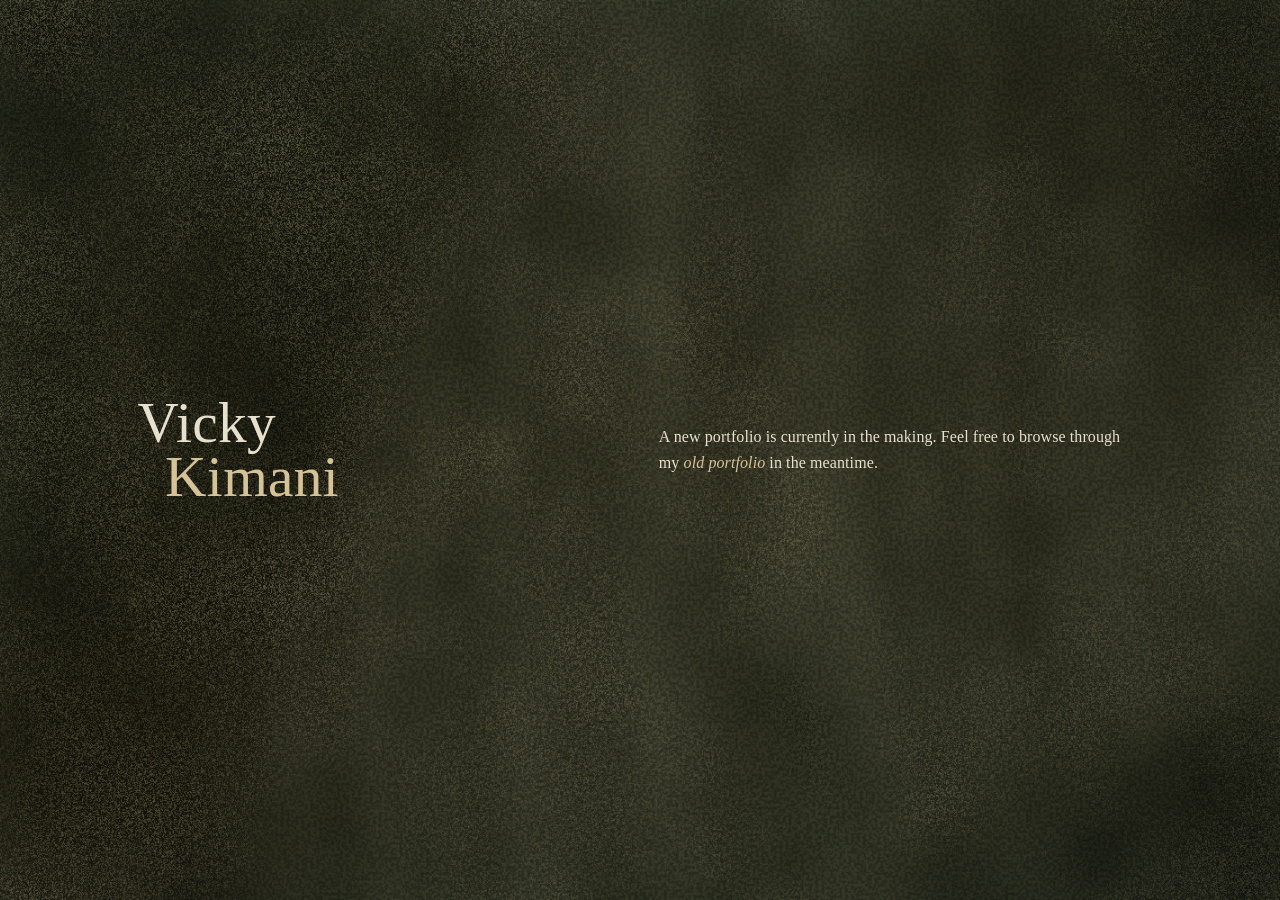
==== commit 78e08039: "final bug fixes: spacing, responsiveness" ====
--- a/index.html
+++ b/index.html
@@ -29,9 +29,9 @@
 
 <body>
     <main class="coming-soon-page container-fluid min-vh-100">
-        <div class="row min-vh-100 align-items-center">
+        <div class="row min-vh-100 align-items-center g-0">
             <!-- name -->
-            <div class="col-12 col-md-5 brand-section">
+            <div class="col-12 col-lg-6 brand-section">
                 <div class="name-wrapper">
                     <h1 class="brand-name">
                         <span>Vicky</span>
@@ -43,7 +43,7 @@
             </div>
 
             <!-- announcement -->
-            <div class="col-12 col-md-7 announcement-section">
+            <div class="col-12 col-lg-6 announcement-section">
                 <p class="announcement-text">
                     A new portfolio is currently in the making. Feel free to browse through my <a href="https://vickykimani.github.io/portfoliov2/" target="_blank" rel="noopener noreferrer">old portfolio</a> in the meantime.
                 </p>
--- a/style.css
+++ b/style.css
@@ -19,7 +19,8 @@
 }
 
 .brand-section {
-    padding-left: 19.5%;
+    padding-left: 10%;
+    padding-right: 3%;
 }
 
 .name-wrapper {
@@ -29,10 +30,12 @@
 
 .brand-name {
     font-family: 'Playfair Display', serif;
-    font-size: clamp(4rem, 7vw, 7rem);
-    font-size: 400;
-    line-height: 0.76;
-    letter-spacing: -0.065em;
+    font-size: 57.33px;
+    font-weight: 500;
+    line-height: 0.95;
+    letter-spacing: 0.006em;
+    margin: 0;
+    color: #E8E0CF;
 }
 
 .brand-name span {
@@ -62,11 +65,12 @@
 
 .announcement-text {
     font-family: 'Playfair Display', serif;
+    font-size: 16px;
+    font-weight: 500;
+    line-height: 1.6;
+    letter-spacing: 0.006em;
     max-width: 570px;
-    font-size: clamp(1rem, 1.8vw, 1.6rem);
-    font-weight: 400;
-    line-height: 1.28;
-    margin-bottom: 0;
+    margin: 0;
     color: #E8E0CF;
 }
 
@@ -81,26 +85,51 @@
     opacity: 0.65;
 }
 
-@media (max-width: 767px) {
+@media (max-width: 991px) {
     .coming-soon-page {
-        padding: 0 8%;
+        padding: 0 clamp(32px, 7vw, 80px);
     }
     .coming-soon-page .row {
         align-content: center;
-        gap: 3rem;
+        row-gap: 3rem;
     }
+    /* Name */
     .brand-section {
         padding-left: 0;
+        padding-right: 0;
     }
     .brand-name {
-        font-size: clamp(4.5rem, 16vw, 6rem);
+        font-size: clamp(44px, 6vw, 57px);
+    }
+    /* Announcement */
+    .announcement-section {
+        padding-left: 0;
+        padding-right: 0;
     }
     .announcement-text {
-        font-size: 1.2rem;
+        font-size: 16px;
+        max-width: 480px;
+    }
+}
+
+
+/* mobile screens below 576px */
+
+@media (max-width: 575px) {
+    .coming-soon-page {
+        padding: 0 28px;
+    }
+    .coming-soon-page .row {
+        row-gap: 2.5rem;
+    }
+    /* Name */
+    .brand-name {
+        font-size: clamp(42px, 11vw, 50px);
+    }
+    /* Announcement */
+    .announcement-text {
+        font-size: 15px;
+        line-height: 1.6;
         max-width: 100%;
     }
-    .coming-soon-page::before,
-    .coming-soon-page::after {
-        display: none;
-    }
 }
